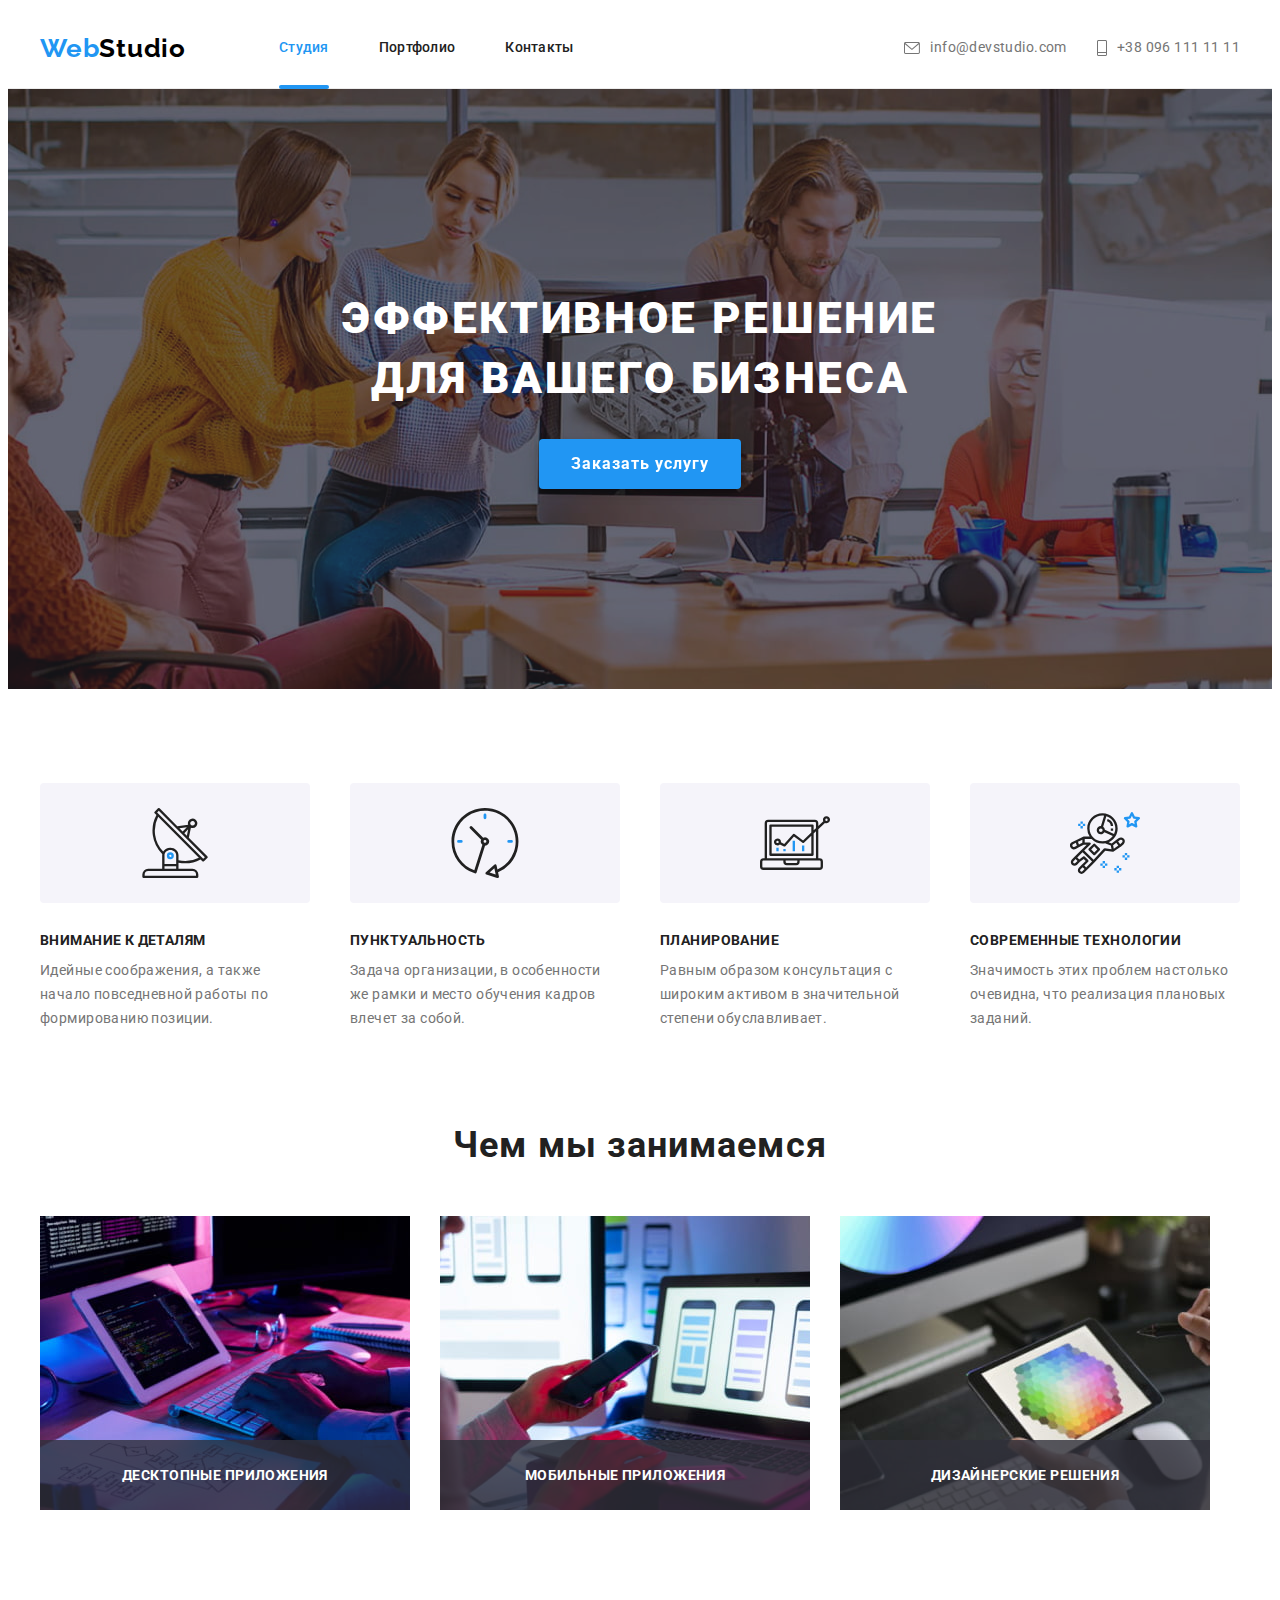
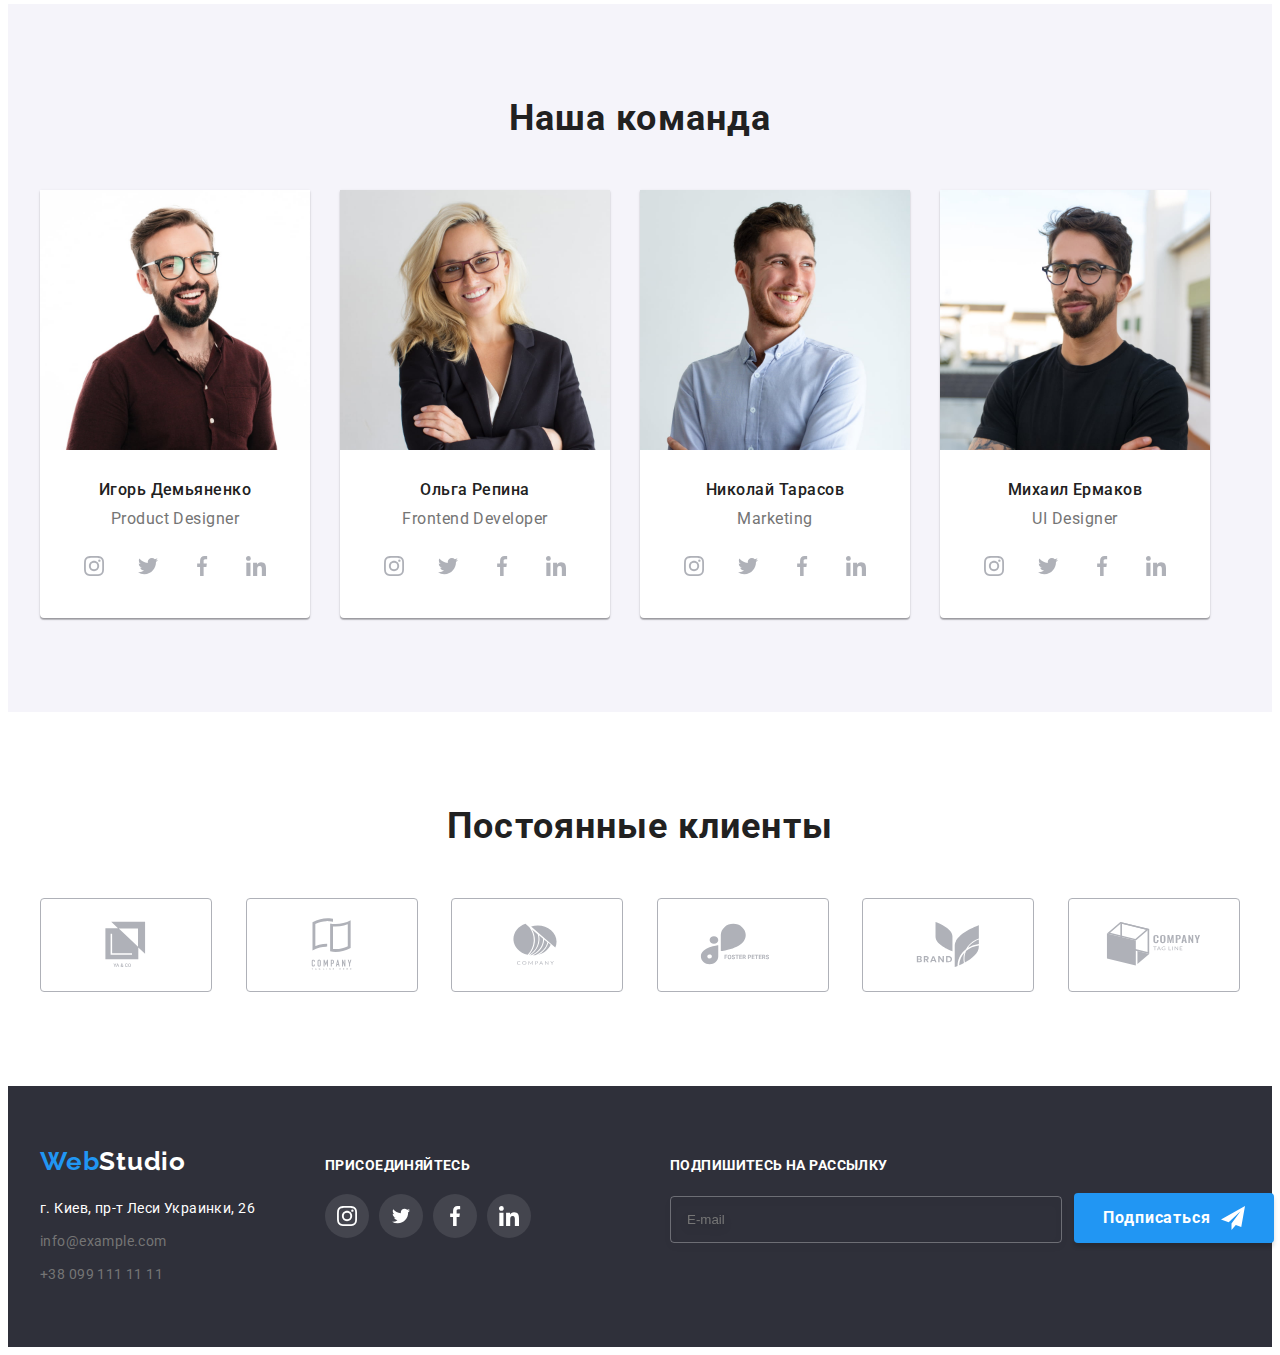
==== index.html @ b437ef21 "Почав ДЗ№7" ====
<!DOCTYPE html>
<html lang="ru">
  <head>
    <meta charset="UTF-8" />
    <meta http-equiv="X-UA-Compatible" content="IE=edge" />
    <meta name="viewport" content="width=device-width, initial-scale=1.0" />
    <title>Document</title>
    <!--project fonts-->
    <link rel="preconnect" href="https://fonts.googleapis.com" />
    <link rel="preconnect" href="https://fonts.gstatic.com" crossorigin />
    <link
      href="https://fonts.googleapis.com/css2?family=Raleway:wght@700&family=Roboto:wght@400;500;700;900&display=swap"
      rel="stylesheet"
    />
    <!--normalize-->
    <link
      rel="stylesheet"
      href="https://cdnjs.cloudflare.com/ajax/libs/modern-normalize/1.1.0/modern-normalize.min.css"
      integrity="sha512-wpPYUAdjBVSE4KJnH1VR1HeZfpl1ub8YT/NKx4PuQ5NmX2tKuGu6U/JRp5y+Y8XG2tV+wKQpNHVUX03MfMFn9Q=="
      crossorigin="anonymous"
      referrerpolicy="no-referrer"
    />
    <link rel="stylesheet" href="./css/styles.css" />
  </head>

  <body>
    <!--Шапка-->
    <header class="header">
      <div class="container heder-container">
        <a class="link logo-header" href="./index.html" lang="en"
          >Web<span class="logo-black">Studio</span></a
        >
        <nav class="navigation">
          <ul class="header-list">
            <li class="header-navigation">
              <a class="link header-link current" href="./index.html">Студия</a>
            </li>
            <li class="header-navigation">
              <a class="link header-link" href="./portfolio.html">Портфолио</a>
            </li>
            <li class="header-navigation">
              <a class="link header-link" href="#">Контакты</a>
            </li>
          </ul>
        </nav>
        <ul class="header-contacts">
          <li class="contacts-list">
            <a class="link header-mail" href="mailto:info@devstudio.com"
              ><svg class="header-icon" width="16" height="12">
                <use href="./sprite.svg#icon-mail"></use>
              </svg>
              info@devstudio.com</a
            >
          </li>
          <li class="contacts-list">
            <a class="link header-phone" href="tel:+380961111111"
              ><svg class="header-icon" width="10" height="16">
                <use href="./sprite.svg#icon-phone"></use>
              </svg>
              +38 096 111 11 11</a
            >
          </li>
        </ul>
      </div>
    </header>
    <main class="main">
      <!--Герой-->
      <section class="hero">
        <div class="container">
          <h1 class="hero-title">
            Эффективное решение<br />
            для вашего бизнеса
          </h1>
          <button class="hero-btn" type="button" data-modal-open>Заказать услугу</button>
          <div class="backdrop is-hidden" data-modal>
            <div class="modal-wrapper">
              <button class="close-btn" data-modal-close>
                <svg class="close-icon" width="18" height="18">
                  <use href="./sprite.svg#close-btn"></use>
                </svg>
              </button>
              
              <strong class="form-title">Оставьте свои данные, мы вам перезвоним</strong>
              
              <form class="modal-form">
                
                <label class="form-modal-group">
                 <span class="form-label">Имя</span> 
                 <span class="form-input-group">
                    <input class="form-modal-input" type="text" name="name" id="user-name" >
                    <svg class="form-icon" width="18" height="18">
                      <use href="./sprite.svg#icon-neme-form"></use>
                    </svg>
                  </span>
                </label>
              
                <label class="form-modal-group">
                  <span class="form-label">Телефон</span>
                  <span class="form-input-group">
                    <input class="form-modal-input" type="tel" name="tel" id="user-tel">
                    <svg class="form-icon" width="18" height="18">
                      <use href="./sprite.svg#icon-phone-form"></use>
                    </svg>
                  </span>
                  
                </label>

                <label class="form-modal-group">
                   <span class="form-label">Почта</span>
                   <span class="form-input-group">
                     <input class="form-modal-input" type="email" name="email" id="user-email">
                    <svg class="form-icon" width="18" height="18">
                      <use href="./sprite.svg#icon-mail-form"></use>
                    </svg>
                  </span>
                  
                </label>

                <label class="form-message-group">
                   <span class="form-label">Комментарий</span>
                  <textarea class="form-message" name="user-comment" rows="10"
                  placeholder="Введите текст"></textarea>
                </label>

                <label class="form-checkbox">
                  <input class="form-modal-checkbox visually-hidden" type="checkbox" name="checkbox" id="checkbox">
                  <span class="custom-check">
                  <svg class="custom-check-icon" width="13" height="10">
                    <use href="./sprite.svg#icon-check-on">

                    </use>
                  </svg>
                </span>
                  <span class="form-label-checkbox">Соглашаюсь с рассылкой и принимаю <a class="checkbox-link" href="">Условия договора</a></span>
                </label>

                <button class="modal-btn" type="submit">отправить</button>

              </form>
            </div>

          </div>
        </div>
      </section>
      <!--Особенности-->
      <section class="section">
        <div class="container features-container">
          <h2 class="visually-hidden">Наши преимущества</h2>

          <ul class="features-section">
            <li class="features-item">
              <div class="features-icon-container">
                <svg class="features-icon" width="70" height="70">
                  <use href="./sprite.svg#icon-antenna"></use>
                </svg>
              </div>
              <h3 class="features-title">Внимание к деталям</h3>
              <p class="features-text">
                Идейные соображения, а также начало повседневной работы по
                формированию позиции.
              </p>
            </li>
            <li class="features-item">
              <div class="features-icon-container">
                <svg class="features-icon" width="70" height="70">
                  <use href="./sprite.svg#icon-clock"></use>
                </svg>
              </div>
              <h3 class="features-title">Пунктуальность</h3>
              <p class="features-text">
                Задача организации, в особенности же рамки и место обучения
                кадров влечет за собой.
              </p>
            </li>
            <li class="features-item">
              <div class="features-icon-container">
                <svg class="features-icon" width="70" height="70">
                  <use href="./sprite.svg#icon-diagram"></use>
                </svg>
              </div>
              <h3 class="features-title">Планирование</h3>
              <p class="features-text">
                Равным образом консультация с широким активом в значительной
                степени обуславливает.
              </p>
            </li>
            <li class="features-item">
              <div class="features-icon-container">
                <svg class="features-icon" width="70" height="70">
                  <use href="./sprite.svg#icon-astronaut"></use>
                </svg>
              </div>
              <h3 class="features-title">Современные технологии</h3>
              <p class="features-text">
                Значимость этих проблем настолько очевидна, что реализация
                плановых заданий.
              </p>
            </li>
          </ul>
        </div>
      </section>
      <!--Чем мы занимаемся-->
      <section class="section our-work-section">
        <div class="container">
          <h2 class="section-title our-work-title">Чем мы занимаемся</h2>
          <ul class="our-work">
            <li class="our-work-list">
              <img
                src="./images/about/box1.jpg"
                alt="печатает на клавиатуре"
                width="370"
              />
              <p class="our-work-txt">Десктопные приложения</p>
            </li>
            <li class="our-work-list">
              <img
                src="./images/about/box2.jpg"
                alt="работает со смартфоном"
                width="370"
              />
              <p class="our-work-txt">Мобильные приложения</p>
            </li>
            <li class="our-work-list">
              <img
                src="./images/about/box3.jpg"
                alt="рисует абстракцию"
                width="370"
              />
              <p class="our-work-txt">Дизайнерские решения</p>
            </li>
          </ul>
        </div>
      </section>
      <!--Наша команда-->
      <section class="teem section">
        <div class="container">
          <h2 class="section-title teem-title">Наша команда</h2>
          <ul class="teem-card">
            <li class="teem-list">
              <img
                class="teem-photo"
                src="./images/teem/photo1.jpg"
                alt="Игорь Демьяненко"
                width="270"
              />
              <div class="teem-name">
                <h3 class="name">Игорь Демьяненко</h3>
                <p class="speciality" lang="en">Product Designer</p>
                <ul class="private-social-list">
                  <li class="private-social-item">
                    <a
                      class="private-social-link"
                      href=""
                      target="_blank"
                      rel="noopener noreferrer"
                      aria-label="иконка Instagram"
                    >
                      <svg class="social-icon" width="20" height="20">
                        <use href="./sprite.svg#icon-instagram"></use>
                      </svg>
                    </a>
                  </li>
                  <li class="private-social-item">
                    <a
                      class="private-social-link"
                      href=""
                      target="_blank"
                      rel="noopener noreferrer"
                      aria-label="иконка Twitter"
                      ><svg class="social-icon" width="20" height="20">
                        <use href="./sprite.svg#icon-twitter"></use>
                      </svg>
                    </a>
                  </li>
                  <li class="private-social-item">
                    <a
                      class="private-social-link"
                      href=""
                      target="_blank"
                      rel="noopener noreferrer"
                      aria-label="иконка Facebook"
                      ><svg class="social-icon" width="20" height="20">
                        <use href="./sprite.svg#icon-facebook"></use>
                      </svg>
                    </a>
                  </li>
                  <li class="private-social-item">
                    <a
                      class="private-social-link"
                      href=""
                      target="_blank"
                      rel="noopener noreferrer"
                      aria-label="иконка Linkedin"
                      ><svg class="social-icon" width="20" height="20">
                        <use href="./sprite.svg#icon-linkedin"></use>
                      </svg>
                    </a>
                  </li>
                </ul>
              </div>
            </li>
            <li class="teem-list">
              <img
                class="teem-photo"
                src="./images/teem/photo2.jpg"
                alt="Ольга Репина"
                width="270"
              />
              <div class="teem-name">
                <h3 class="name">Ольга Репина</h3>
                <p class="speciality" lang="en">Frontend Developer</p>
                <ul class="private-social-list">
                  <li class="private-social-item">
                    <a
                      class="private-social-link"
                      href=""
                      target="_blank"
                      rel="noopener noreferrer"
                      aria-label="иконка Instagram"
                    >
                      <svg class="social-icon" width="20" height="20">
                        <use href="./sprite.svg#icon-instagram"></use>
                      </svg>
                    </a>
                  </li>
                  <li class="private-social-item">
                    <a
                      class="private-social-link"
                      href=""
                      target="_blank"
                      rel="noopener noreferrer"
                      aria-label="иконка Twitter"
                      ><svg class="social-icon" width="20" height="20">
                        <use href="./sprite.svg#icon-twitter"></use>
                      </svg>
                    </a>
                  </li>
                  <li class="private-social-item">
                    <a
                      class="private-social-link"
                      href=""
                      target="_blank"
                      rel="noopener noreferrer"
                      aria-label="иконка Facebook"
                      ><svg class="social-icon" width="20" height="20">
                        <use href="./sprite.svg#icon-facebook"></use>
                      </svg>
                    </a>
                  </li>
                  <li class="private-social-item">
                    <a
                      class="private-social-link"
                      href=""
                      target="_blank"
                      rel="noopener noreferrer"
                      aria-label="иконка Linkedin"
                      ><svg class="social-icon" width="20" height="20">
                        <use href="./sprite.svg#icon-linkedin"></use>
                      </svg>
                    </a>
                  </li>
                </ul>
              </div>
            </li>
            <li class="teem-list">
              <img
                class="teem-photo"
                src="./images/teem/photo3.jpg"
                alt="Николай Тарасов"
                width="270"
              />
              <div class="teem-name">
                <h3 class="name">Николай Тарасов</h3>
                <p class="speciality" lang="en">Marketing</p>
                <ul class="private-social-list">
                  <li class="private-social-item">
                    <a
                      class="private-social-link"
                      href=""
                      target="_blank"
                      rel="noopener noreferrer"
                      aria-label="иконка Instagram"
                    >
                      <svg class="social-icon" width="20" height="20">
                        <use href="./sprite.svg#icon-instagram"></use>
                      </svg>
                    </a>
                  </li>
                  <li class="private-social-item">
                    <a
                      class="private-social-link"
                      href=""
                      target="_blank"
                      rel="noopener noreferrer"
                      aria-label="иконка Twitter"
                      ><svg class="social-icon" width="20" height="20">
                        <use href="./sprite.svg#icon-twitter"></use>
                      </svg>
                    </a>
                  </li>
                  <li class="private-social-item">
                    <a
                      class="private-social-link"
                      href=""
                      target="_blank"
                      rel="noopener noreferrer"
                      aria-label="иконка Facebook"
                      ><svg class="social-icon" width="20" height="20">
                        <use href="./sprite.svg#icon-facebook"></use>
                      </svg>
                    </a>
                  </li>
                  <li class="private-social-item">
                    <a
                      class="private-social-link"
                      href=""
                      target="_blank"
                      rel="noopener noreferrer"
                      aria-label="иконка Linkedin"
                      ><svg class="social-icon" width="20" height="20">
                        <use href="./sprite.svg#icon-linkedin"></use>
                      </svg>
                    </a>
                  </li>
                </ul>
              </div>
            </li>
            <li class="teem-list">
              <img
                class="teem-photo"
                src="./images/teem/photo4.jpg"
                alt="Михаил Ермаков"
                width="270"
              />
              <div class="teem-name">
                <h3 class="name">Михаил Ермаков</h3>
                <p class="speciality" lang="en">UI Designer</p>
                <ul class="private-social-list">
                  <li class="private-social-item">
                    <a
                      class="private-social-link"
                      href=""
                      target="_blank"
                      rel="noopener noreferrer"
                      aria-label="иконка Instagram"
                    >
                      <svg class="social-icon" width="20" height="20">
                        <use href="./sprite.svg#icon-instagram"></use>
                      </svg>
                    </a>
                  </li>
                  <li class="private-social-item">
                    <a
                      class="private-social-link"
                      href=""
                      target="_blank"
                      rel="noopener noreferrer"
                      aria-label="иконка Twitter"
                      ><svg class="social-icon" width="20" height="20">
                        <use href="./sprite.svg#icon-twitter"></use>
                      </svg>
                    </a>
                  </li>
                  <li class="private-social-item">
                    <a
                      class="private-social-link"
                      href=""
                      target="_blank"
                      rel="noopener noreferrer"
                      aria-label="иконка Facebook"
                      ><svg class="social-icon" width="20" height="20">
                        <use href="./sprite.svg#icon-facebook"></use>
                      </svg>
                    </a>
                  </li>
                  <li class="private-social-item">
                    <a
                      class="private-social-link"
                      href=""
                      target="_blank"
                      rel="noopener noreferrer"
                      aria-label="иконка Linkedin"
                      ><svg class="social-icon" width="20" height="20">
                        <use href="./sprite.svg#icon-linkedin"></use>
                      </svg>
                    </a>
                  </li>
                </ul>
              </div>
            </li>
          </ul>
        </div>
      </section>
      <!--Наши клиенты-->
      <section class="clients section">
        <div class="container">
          <h2 class="section-title">Постоянные клиенты</h2>
          <ul class="clients-list">
            <li class="clients-item">
              <a
                class="clients-link"
                href=""
                target="_blank"
                rel="noopener noreferrer"
                aria-label="логотип первой компании"
              >
                <svg class="social-icon" width="106" height="60">
                  <use href="./sprite.svg#icon-logo-1"></use>
                </svg>
              </a>
            </li>
            <li class="clients-item">
              <a
                class="clients-link"
                href=""
                target="_blank"
                rel="noopener noreferrer"
                aria-label="логотип второй компании"
              >
                <svg class="social-icon" width="106" height="60">
                  <use href="./sprite.svg#icon-logo-2"></use>
                </svg>
              </a>
            </li>
            <li class="clients-item">
              <a
                class="clients-link"
                href=""
                target="_blank"
                rel="noopener noreferrer"
                aria-label="логотип третей компании"
              >
                <svg class="social-icon" width="106" height="60">
                  <use href="./sprite.svg#icon-logo-3"></use>
                </svg>
              </a>
            </li>
            <li class="clients-item">
              <a
                class="clients-link"
                href=""
                target="_blank"
                rel="noopener noreferrer"
                aria-label="логотип четвертой компании"
              >
                <svg class="social-icon" width="106" height="60">
                  <use href="./sprite.svg#icon-logo-4"></use>
                </svg>
              </a>
            </li>
            <li class="clients-item">
              <a
                class="clients-link"
                href=""
                target="_blank"
                rel="noopener noreferrer"
                aria-label="логотип пятой компании"
              >
                <svg class="social-icon" width="106" height="60">
                  <use href="./sprite.svg#icon-logo-5"></use>
                </svg>
              </a>
            </li>
            <li class="clients-item">
              <a
                class="clients-link"
                href=""
                target="_blank"
                rel="noopener noreferrer"
                aria-label="логотип шестой компании"
              >
                <svg class="social-icon" width="106" height="60">
                  <use href="./sprite.svg#icon-logo-6"></use>
                </svg>
              </a>
            </li>
          </ul>
        </div>
      </section>
    </main>
    <!--Подвал-->
    <footer class="footer">
      <div class="container footer-container">
        <div class="footer-list">
      
          <a class="link logo-footer" href="./index.html" lang="en"
            >Web<span class="logo-white">Studio</span></a
          >
          <address>
            <ul class="address-group">
              <li class="address-list">
                <a
                  class="link address"
                  href="https://goo.gl/maps/5uR2JUp8dFeEwz9S6"
                  >г. Киев, пр-т Леси Украинки, 26</a
                >
              </li>
              <li class="address-list">
                <a class="link footer-contacts" href="mailto:info@example.com"
                  >info@example.com</a
                >
              </li>
              <li class="address-list">
                <a class="link footer-contacts" href="tel:+380991111111"
                  >+38 099 111 11 11</a
                >
              </li>
            
          </address>
        </div>
        <!--Иконки социальных сетей-->
        
          <div class="join-section">
          <h4 class="join">Присоединяйтесь</h4>
          <ul class="social-list link">
            <li class="social-item">
              <a
                class="social-link"
                href=""
                target="_blank"
                rel="noopener noreferrer"
                aria-label="иконка Instagram"
              >
                <svg class="social-icon" width="20" height="20">
                  <use href="./sprite.svg#icon-instagram"></use>
                </svg>
              </a>
            </li>
            <li class="social-item">
              <a
                class="social-link"
                href=""
                target="_blank"
                rel="noopener noreferrer"
                aria-label="иконка Twitter"
                ><svg class="social-icon" width="18" height="18">
                  <use href="./sprite.svg#icon-twitter"></use>
                </svg>
              </a>
            </li>
            <li class="social-item">
              <a
                class="social-link"
                href=""
                target="_blank"
                rel="noopener noreferrer"
                aria-label="иконка Facebook"
                ><svg class="social-icon" width="20" height="20">
                  <use href="./sprite.svg#icon-facebook"></use>
                </svg>
              </a>
            </li>
            <li class="social-item">
              <a
                class="social-link"
                href=""
                target="_blank"
                rel="noopener noreferrer"
                aria-label="иконка Linkedin"
                ><svg class="social-icon" width="20" height="20">
                  <use href="./sprite.svg#icon-linkedin"></use>
                </svg>
              </a>
            </li>
          </ul>
        </div>
        <div class="footer-form-container">
        <form class="footer-form">
          <div class="footer-mail-group">
          <strong class="footer-form-title">Подпишитесь на рассылку</strong>
          <input class="footer-email" type="email" name="footer-email" id="footer-email" placeholder="E-mail">
        </div>
        <div class="footer-mail-btn">
          <button class="footer-btn" type="submit">Подписаться
            <svg class="send-footer-icon" width="24" height="24">
            <use href="./sprite.svg#icon-send-footer"></use>
          </svg></button></div>
        </form>
      </div>
      </div>
     
    </footer>
    <script src="./js/modal.js"></script>
  </body>
</html>
---- css/styles.css ----
:root {
  --main-font: "Roboto", sans-serif;
  --secondary-font: "Raleway", sans-serif;

  /* text color */
  --main-cl-txt: #757575;
  --list-cl-txt: #212121;
  --logo-cl-heder: #000000;
  --logo-cl-footer: #ffffff;
  --btn-cl-txt: #ffffff;

  /* background color */
  --background-cl-dark: #2f303a;
  --background-cl-grey: #f5f4fa;
  --background-cl-white: #ffffff;
  --btn-cl-accent: #2196f3;
  --btn-background-cl: #f5f4fa;
  --hero-btn-cl: #2196f3;
  --hero-btn-accent: #188ce8;
  --background-cl-card: rgba(47, 48, 58, 0.8);

  /* icon color */

  --social-icon-cl: #ffffff;
  --icon-background-cl: rgba(255, 255, 255, 0.1);
  --pritate-social-icon-cl: #afb1b8;

  /* animation-time */
  --fast-animation: 250ms;
}

html {
  scroll-behavior: smooth;
}
body {
  font-family: var(--main-font);
  font-size: 14px;
  line-height: 1.71;
  letter-spacing: 0.03em;
  list-style-type: none;
  color: var(--main-cl-txt);
}
h1,
h2,
h3,
h4,
h5,
h6,
p {
  margin: 0;
}
img {
  display: block;
  max-width: 100%;
  height: auto;
}
ol,
ul {
  list-style: none;
  margin: 0;
  padding: 0;
}
.section {
  padding-bottom: 94px;
  padding-top: 94px;
}

/*
==========================
| header section
==========================
*/
.header {
  border-bottom: 1px solid #ececec;
}
.logo-black {
  color: var(--logo-cl-heder);
}

.logo-header {
  margin-right: 93px;
  font-family: var(--secondary-font);
  font-weight: 700;
  font-size: 26px;
  line-height: 1.19;

  letter-spacing: 0.03em;

  color: var(--btn-cl-accent);
}
.header-link {
  color: var(--list-cl-txt);
  font-family: var(--main-font);
  font-weight: 500;
  font-size: 14px;
  line-height: 1.14;
  letter-spacing: 0.02em;
  display: block;
  padding-top: 32px;
  padding-bottom: 32px;
  position: relative;
  transition-property: color;
  transition-duration: var(--fast-animation);
  transition-timing-function: cubic-bezier(0.4, 0, 0.2, 1);
}

.header-link:hover,
.header-link:focus {
  color: var(--btn-cl-accent);
}

.header-link.current::after {
  content: " ";
  position: absolute;
  width: 100%;
  height: 4px;
  border-radius: 2px;
  background-color: var(--btn-cl-accent);
  bottom: -1px;
  left: 0;
}
.header-navigation {
  margin-right: 50px;
}

.header-navigation:last-child {
  margin-right: 0;
}

.current {
  color: var(--btn-cl-accent);
}
.heder-container {
  display: flex;
  align-items: center;
}
.header-contacts {
  display: flex;
  margin-left: auto;
}
.header-list {
  display: flex;
}

.header-phone,
.header-mail {
  font-family: var(--main-font);
  font-size: 14px;
  line-height: 1.14;
  font-style: normal;
  letter-spacing: 0.03em;
  color: currentColor;

  padding-top: 32px;
  padding-bottom: 32px;
  display: flex;
  align-items: center;
  transition-property: color;
  transition-duration: var(--fast-animation);
  transition-timing-function: cubic-bezier(0.4, 0, 0.2, 1);
}

.contacts-list:not(:last-child) {
  margin-right: 30px;
}
.header-mail:hover,
:focus {
  color: var(--btn-cl-accent);
}
.header-phone:hover,
:focus {
  color: var(--btn-cl-accent);
}
/*
==========================
| header icons section
==========================
*/
.header-icon {
  fill: currentColor;
  margin-right: 10px;
}

/*
==========================
| main section
==========================
*/
.link {
  text-decoration: none;
}
.container {
  width: 1200px;

  padding-left: 15px;
  padding-right: 15px;
  margin-left: auto;

  margin-right: auto;
}
/*
==========================
| portfolio filter buttons
==========================
*/

.btn {
  font-family: var(--main-font);
  font-weight: 500;
  font-size: 16px;
  line-height: 1.62;
  text-align: center;
  letter-spacing: 0.03em;
  background: var(--btn-background-cl);
  border-radius: 4px;
  color: var(--list-cl-txt);
  cursor: pointer;
  border: none;
  padding: 6px 22px;
  transition-property: background-color, color, box-shadow;
  transition-duration: var(--fast-animation);
  transition-timing-function: cubic-bezier(0.4, 0, 0.2, 1);
}

.btn:hover,
.btn:focus {
  background-color: var(--btn-cl-accent);
  color: var(--btn-cl-txt);
  box-shadow: 0px 3px 1px rgba(0, 0, 0, 0.1), 0px 1px 2px rgba(0, 0, 0, 0.08),
    0px 2px 2px rgba(0, 0, 0, 0.12);
}

.site-nav {
  margin-bottom: 50px;
}
.portfolio .site-nav {
  display: flex;
  align-items: center;
  justify-content: center;
}
.portfolio .portfolio-item {
  margin-right: 8px;
}
.portfolio .portfolio-item:last-child {
  margin-right: 0;
}

/*
==========================
| portfolio card section
==========================
*/
.portflio-card {
  display: flex;
  flex-wrap: wrap;
  gap: 30px;
}
.portfolio-list {
  flex-basis: 370px;
}
.portfolio-link {
  display: block;
  transition-property: box-shadow;
  transition-duration: var(--fast-animation);
  transition-timing-function: cubic-bezier(0.4, 0, 0.2, 1);
}
.portfolio-link:hover,
.portfolio-link:focus {
  box-shadow: 0px 1px 1px rgba(0, 0, 0, 0.12), 0px 4px 4px rgba(0, 0, 0, 0.06),
    1px 4px 6px rgba(0, 0, 0, 0.16);
}

.galerry-card-thumb {
  overflow: hidden;
  position: relative;
}
.portflio-card-description {
  position: absolute;
  top: 0;
  left: 0;
  width: 100%;
  height: 100%;
  padding: 63px 24px;
  background-color: rgba(33, 150, 243, 0.9);
  transform: translateY(100%);
  transition: transform 250ms cubic-bezier(0.4, 0, 0.2, 1);
}
.portfolio-link:hover .portflio-card-description,
.portfolio-link:focus .portflio-card-description {
  transform: translateY(0);
}

.portflio-card-txt {
  font-size: 18px;
  line-height: 1.56;
  letter-spacing: 0.03em;
  color: var(--background-cl-white);
}

.info {
  border-right: 1px solid #eeeeee;
  border-bottom: 1px solid #eeeeee;
  border-left: 1px solid #eeeeee;
  padding: 20px 24px;
  padding-left: 24px;
}
.portfolio-text {
  padding-bottom: 20px;
  font-weight: 400;
  font-size: 16px;
  line-height: 1.9;
  color: var(--main-cl-txt);
}
/*
==========================
| hero section
==========================
*/
.hero {
  background-image: url(../images/background-images/background-hero-blackout.png),
    url(../images/background-images/background-hero.jpg);
  max-width: 1600px;
  background-color: var(--background-cl-dark);
  padding-top: 200px;
  padding-bottom: 200px;
  margin-left: auto;
  margin-right: auto;
  background-size: auto;
  background-position: center;
  background-repeat: no-repeat;
}
.hero .container {
  display: flex;
  flex-direction: column;
  align-items: center;
  justify-content: center;
}

.hero-title {
  font-weight: 900;
  font-size: 44px;
  line-height: 1.36;
  text-align: center;
  letter-spacing: 0.06em;
  text-transform: uppercase;
  color: #ffffff;
  margin-bottom: 30px;
}

/*
==========================
| hero button section
==========================
*/
.hero-btn,
.modal-btn {
  padding: 10px 32px;

  font-family: var(--main-font);
  font-weight: 700;
  font-size: 16px;
  line-height: 1.88;

  align-items: center;
  text-align: center;
  letter-spacing: 0.06em;

  cursor: pointer;
  border: none;
  border-radius: 4px;

  color: var(--btn-cl-txt);
  background-color: var(--hero-btn-cl);
  box-shadow: 0px 4px 4px rgba(0, 0, 0, 0.15);
  transition-property: background-color, box-shadow;
  transition-duration: var(--fast-animation);
  transition-timing-function: cubic-bezier(0.4, 0, 0.2, 1);
}
.hero-btn,
.modal-btn,
.footer-btn:hover,
.hero-btn,
.modal-btn,
.footer-btn:focus {
  background-color: var(--btn-cl-accent);
  color: var(--btn-cl-txt);
  filter: drop-shadow(0px 4px 4px rgba(0, 0, 0, 0.25));
}
/*
==========================
| modal form
==========================
*/
.backdrop {
  z-index: 1;
  position: fixed;
  top: 0;
  left: 0;
  width: 100%;
  height: 100%;
  background-color: rgba(0, 0, 0, 0.2);
  transition: visibility var(--fast-animation), opacity var(--fast-animation);
}
.backdrop.is-hidden {
  opacity: 0;
  visibility: hidden;
  pointer-events: none;
}

.modal-wrapper {
  position: absolute;
  top: 50%;
  left: 50%;
  transform: translate(-50%, -50%);
  padding: 40px;
  width: 528px;
  background-color: var(--background-cl-white);
  box-shadow: 0px 1px 3px rgba(0, 0, 0, 0.12), 0px 1px 1px rgba(0, 0, 0, 0.14),
    0px 2px 1px rgba(0, 0, 0, 0.2);
  border-radius: 4px;
  transition: visibility var(--fast-animation), transform  var(--fast-animation), opacity  var(--fast-animation);
}

.backdrop.is-hidden .modal-wrapper {
  transform: translate(-50%, -50%) scale(0.4);
  opacity: 0;
}

.backdrop .modal-wrapper {
  transform: translate(-50%, -50%) scale(1);
  opacity: 1;
}
/*
==========================
| form
==========================
*/

.close-btn {
  position: absolute;
  top: 8px;
  right: 8px;
  width: 30px;
  height: 30px;
  background-color: #ffffff;
  border: 1px solid rgba(0, 0, 0, 0.1);
  border-radius: 50%;
  cursor: pointer;
  display: flex;
  justify-content: center;
  align-items: center;
  padding: 0;
}

.close-icon {
  fill: var(--logo-cl-heder);
  transition-property: fill;
  transition-duration: var(--fast-animation);
  transition-timing-function: cubic-bezier(0.4, 0, 0.2, 1);
}

.close-btn:hover > .close-icon,
.close-btn:focus > .close-icon {
  fill: var(--btn-cl-accent);
}
.form-title {
  display: block;
  font-weight: 700;
  font-size: 20px;
  line-height: 23px;
  text-align: center;
  letter-spacing: 0.03em;

  color: var(--list-cl-txt);
  margin-bottom: 12px;
}
.modal-form {
  display: flex;
  flex-direction: column;
  max-width: 448px;
  margin-left: auto;
  margin-right: auto;
}
.form-modal-group {
  position: relative;
  margin-bottom: 10px;
}

.form-label {
  display: block;
  font-size: 12px;
  line-height: 1.16;
  letter-spacing: 0.01em;
  margin-bottom: 4px;
}
.form-input-group {
  position: relative;
}

.form-modal-input {
  padding: 12px 42px;
  transition-property: border;
  transition-duration: var(--fast-animation);
  transition-timing-function: cubic-bezier(0.4, 0, 0.2, 1);
}
.form-modal-input + .form-icon:hover,
.form-modal-input + .form-icon:focus {
  border: 1px solid var(--btn-cl-accent);
}
.form-icon {
  position: absolute;
  left: 12px;
  top: 50%;
  transform: translateY(-50%);
  transition-property: fill;
  transition-duration: var(--fast-animation);
  transition-timing-function: cubic-bezier(0.4, 0, 0.2, 1);
  pointer-events: none
}

.form-message-group {
  margin-bottom: 20px;

}
.form-message {
  display: block;
  height: 138px;
  padding: 12px 16px;
  resize: none;
  transition-property: border;
  transition-duration: var(--fast-animation);
  transition-timing-function: cubic-bezier(0.4, 0, 0.2, 1);
}
.form-modal-input,
.form-message {
  width: 100%;
  border: 1px solid rgba(33, 33, 33, 0.2);
  border-radius: 4px;
  outline: transparent;
}
.form-modal-input:hover,
.form-modal-input:focus {
  border: 1px solid var(--btn-cl-accent);
}
.form-modal-input:hover + .form-icon,
.form-modal-input:focus + .form-icon {
  fill: var(--btn-cl-accent);
}

.form-message:hover,
.form-message:focus {
  border: 1px solid var(--btn-cl-accent);
}

.form-checkbox {
  display: flex;
  justify-content: center;
  align-items: center;
  margin-bottom: 30px;
  cursor: pointer;
}

.custom-check {
  display: flex;
  align-items: center;
  justify-content: center;
  margin-right: 7px;
  width: 16px;
  height: 15px;
  outline: 2px solid var(--list-cl-txt);
  outline-offset: -2px;
  border-radius: 4px;
  transition: background-color var(--fast-animation);
  background-size: contain;
  background-origin: border-box;
}

.form-modal-checkbox:checked + .custom-check .custom-check-icon {
  opacity: 1;
}

.custom-check-icon {
  opacity: 0;
  transition: opacity var(--fast-animation);
}

.form-modal-checkbox:checked + .custom-check {
  background-color: var(--btn-cl-accent);
  outline: 2px solid var(--btn-cl-accent);
  outline-offset: -2px;
  border-radius: 4px;
  background-size: contain;
  background-origin: border-box;
}
.checkbox-link {
  color: var(--btn-cl-accent);
  text-decoration: none;
  border-bottom: 1px solid var(--btn-cl-accent);
}

.modal-btn {
  width: 200px;
  height: 50px;
  margin-left: auto;
  margin-right: auto;
}

/*
==========================
| portfolio section
==========================
*/

.name-title {
  font-weight: 700;
  font-size: 18px;
  line-height: 2;
  color: var(--list-cl-txt);
  letter-spacing: 0.06em;
  margin-bottom: 4px;
}

.section-title {
  font-weight: 700;
  font-size: 36px;
  line-height: 1.16;
  text-align: center;
  letter-spacing: 0.03em;

  color: var(--list-cl-txt);
}
.name {
  font-weight: 500;
  font-size: 16px;
  line-height: 1.19;

  text-align: center;
  letter-spacing: 0.03em;

  margin-bottom: 10px;

  color: var(--list-cl-txt);
}
/*
==========================
| our features section
==========================
*/
.features-icon-container {
  width: 270px;
  height: 120px;
  background-color: var(--background-cl-grey);
  border-radius: 4px;
  margin-bottom: 30px;
  display: flex;
  justify-content: center;
  align-items: center;
}

.features-section {
  display: flex;
  justify-content: space-between;
}
.features-text {
  width: 270px;
}
.features-text:not(:last-child) {
  margin-right: 30px;
}

/*
==========================
| our work section
==========================
*/
.our-work-section {
  padding-top: 0;
}
.our-work {
  display: flex;
}
.our-work-title {
  margin-bottom: 50px;
}

.our-work-list {
  position: relative;
  margin-right: 30px;
}
.our-work-list:last-child {
  margin-right: 0;
}
.our-work-section .our-work-list::before {
  position: absolute;
  bottom: 0;
  right: 0;
  content: " ";
  display: block;
  width: 100%;
  height: 70px;
  background-color: var(--background-cl-card);
}
.our-work-section .our-work-txt {
  position: absolute;
  bottom: 0;
  left: 0;
  right: 0;
  margin: 0;
  padding-top: 27px;
  padding-bottom: 27px;

  font-weight: 700;
  font-size: 14px;
  line-height: 1.143;
  text-align: center;
  text-transform: uppercase;
  color: var(--btn-cl-txt);
}

/*
==========================
| our team section
==========================
*/

.teem-card {
  display: flex;
}
.teem-list {
  margin-right: 30px;
  background: #ffffff;

  box-shadow: 0px 1px 3px rgba(0, 0, 0, 0.12), 0px 1px 1px rgba(0, 0, 0, 0.14),
    0px 2px 1px rgba(0, 0, 0, 0.2);
  border-radius: 0px 0px 4px 4px;
}
.teem-list:last-child {
  margin-right: 0;
}
.teem-title {
  margin-bottom: 50px;
}

.teem-name {
  padding-top: 30px;
  padding-bottom: 30px;
}

.speciality {
  font-size: 16px;
  line-height: 1.19;

  text-align: center;
  letter-spacing: 0.03em;
  margin-bottom: 16px;
}
.features-title {
  font-weight: 700;
  font-size: 14px;
  line-height: 1.14;
  letter-spacing: 0.03em;

  text-transform: uppercase;

  color: var(--list-cl-txt);
  margin-bottom: 10px;
}
.teem {
  background-color: var(--background-cl-grey);
}
.visually-hidden {
  position: absolute;
  width: 1px;
  height: 1px;
  margin: -1px;
  border: 0;
  padding: 0;
  white-space: nowrap;
  clip-path: inset(100%);
  clip: rect(0 0 0 0);
  overflow: hidden;
}
.private-social-list {
  display: flex;
  justify-content: center;
}
.private-social-item:not(:last-child) {
  margin-right: 10px;
}

.private-social-link {
  fill: var(--pritate-social-icon-cl);
  background: var(--background-cl-white);
  width: 44px;
  height: 44px;
  border-radius: 50%;
  display: flex;
  align-items: center;
  justify-content: center;
  transition-property: background-color, fill;
  transition-duration: var(--fast-animation);
  transition-timing-function: cubic-bezier(0.4, 0, 0.2, 1);
}
.private-social-link:hover,
.private-social-link:focus {
  fill: var(--social-icon-cl);
  background-color: var(--btn-cl-accent);
  width: 44px;
  height: 44px;
  border-radius: 50%;
  display: flex;
  align-items: center;
  justify-content: center;
}
/*
==========================
| clients section
==========================
*/
.section-title {
  margin-bottom: 50px;
}
.clients-list {
  display: flex;
  justify-content: space-between;
}
.clients-item {
  display: flex;
  align-items: center;
  justify-content: center;
  width: 170px;
  height: 92px;
  border: 1px solid var(--pritate-social-icon-cl);
  border-radius: 4px;
}
.clients-link {
  fill: var(--pritate-social-icon-cl);
  width: 100%;
  height: 100%;
  display: flex;
  align-items: center;
  justify-content: center;
  transition-property: fill;
  transition-duration: var(--fast-animation);
  transition-timing-function: cubic-bezier(0.4, 0, 0.2, 1);
}
.clients-link:hover,
.clients-link:focus {
  fill: var(--btn-cl-accent);
}

.clients-item:hover,
.clients-item:focus {
  border: 1px solid var(--btn-cl-accent);
}
/*
==========================
| footer section
==========================
*/
.footer {
  background-color: var(--background-cl-dark);
  padding-top: 60px;
  padding-bottom: 60px;
}
.footer-container {
  display: flex;
  align-items: baseline;
}
.logo-footer {
  font-family: var(--secondary-font);
  font-weight: 700;
  font-size: 26px;
  line-height: 1.19;

  letter-spacing: 0.03em;

  color: var(--btn-cl-accent);
  margin-bottom: 20px;
  display: block;
}
.logo-white {
  color: var(--logo-cl-footer);
}
.address {
  font-family: var(--main-font);
  font-size: 14px;
  line-height: 1.71;
  font-style: normal;
  letter-spacing: 0.03em;
  color: #ffffff;
  margin-bottom: 9px;
}

.address-list {
  margin-bottom: 9px;
}
.address-list:last-child {
  margin-bottom: 0;
}

.footer-contacts {
  font-family: var(--main-font);
  font-size: 14px;
  line-height: 1.71;
  font-style: normal;
  letter-spacing: 0.03em;
  color: currentColor;
  margin-bottom: 9px;
}

.footer-contacts:last-child {
  margin-bottom: 0;
}

.contacts:hover,
.contacts:focus {
  color: var(--btn-cl-accent);
}

.footer-list {
  margin-right: 70px;
}

/*
==========================
| socials link section
==========================
*/

.join {
  font-weight: 700;
  font-size: 14px;
  line-height: 1.14;
  letter-spacing: 0.03em;
  text-transform: uppercase;
  color: var(--logo-cl-footer);
  margin-bottom: 20px;
}

.social-list {
  display: flex;
  align-items: center;
}

.social-link {
  display: flex;
  width: 44px;
  height: 44px;
  fill: var(--social-icon-cl);
  background: var(--icon-background-cl);
  border-radius: 50%;
  align-items: center;
  justify-content: center;
  transition-property: background-color;
  transition-duration: var(--fast-animation);
  transition-timing-function: cubic-bezier(0.4, 0, 0.2, 1);
}

.social-link:hover,
.social-link:focus {
  background-color: var(--btn-cl-accent);
}

.social-item:not(:last-child) {
  margin-right: 10px;
}

/*
==========================
| footer form
==========================
*/

.footer-form-container {
  margin-left: auto;
  margin-right: 0;
}

.footer-form {
  display: flex;
  width: 570px;
}

.footer-email {
  padding: 15px 16px;
  border: 1px solid rgba(255, 255, 255, 0.3);
  filter: drop-shadow(0px 4px 4px rgba(0, 0, 0, 0.15));
  border-radius: 4px;
  background-color: transparent;
  transition-property: border;
  transition-duration: var(--fast-animation);
  transition-timing-function: cubic-bezier(0.4, 0, 0.2, 1);
  width: 358px;
  outline: transparent;
}

.footer-email:hover,
.footer-email:focus {
  border-color: var(--btn-cl-accent);
}

.footer-mail-group {
  display: flex;
  flex-direction: column;
  justify-content: flex-end;
  margin-right: 12px;
  
}
.footer-mail-btn {
  display: flex;
  flex-direction: column;
  justify-content: flex-end;
}

.footer-form-title {
  font-weight: 700;
  font-size: 14px;
  line-height: 1.42;
  letter-spacing: 0.03em;
  text-transform: uppercase;

  color: var(--btn-cl-txt);
  margin-bottom: 20px;
}

.send-footer-icon {
  margin-left: 10px;
}

.footer-btn {
  display: flex;
  align-items: center;
  justify-content: center;
  width: 200px;
  height: 50px;
  padding: 10px auto;

  font-family: var(--main-font);
  font-weight: 700;
  font-size: 16px;
  line-height: 1.88;

  align-items: center;
  text-align: center;
  letter-spacing: 0.06em;

  cursor: pointer;
  border: none;
  border-radius: 4px;

  color: var(--btn-cl-txt);
  background-color: var(--hero-btn-cl);
  box-shadow: 0px 4px 4px rgba(0, 0, 0, 0.15);
  transition-property: background-color, box-shadow;
  transition-duration: var(--fast-animation);
  transition-timing-function: cubic-bezier(0.4, 0, 0.2, 1);
}
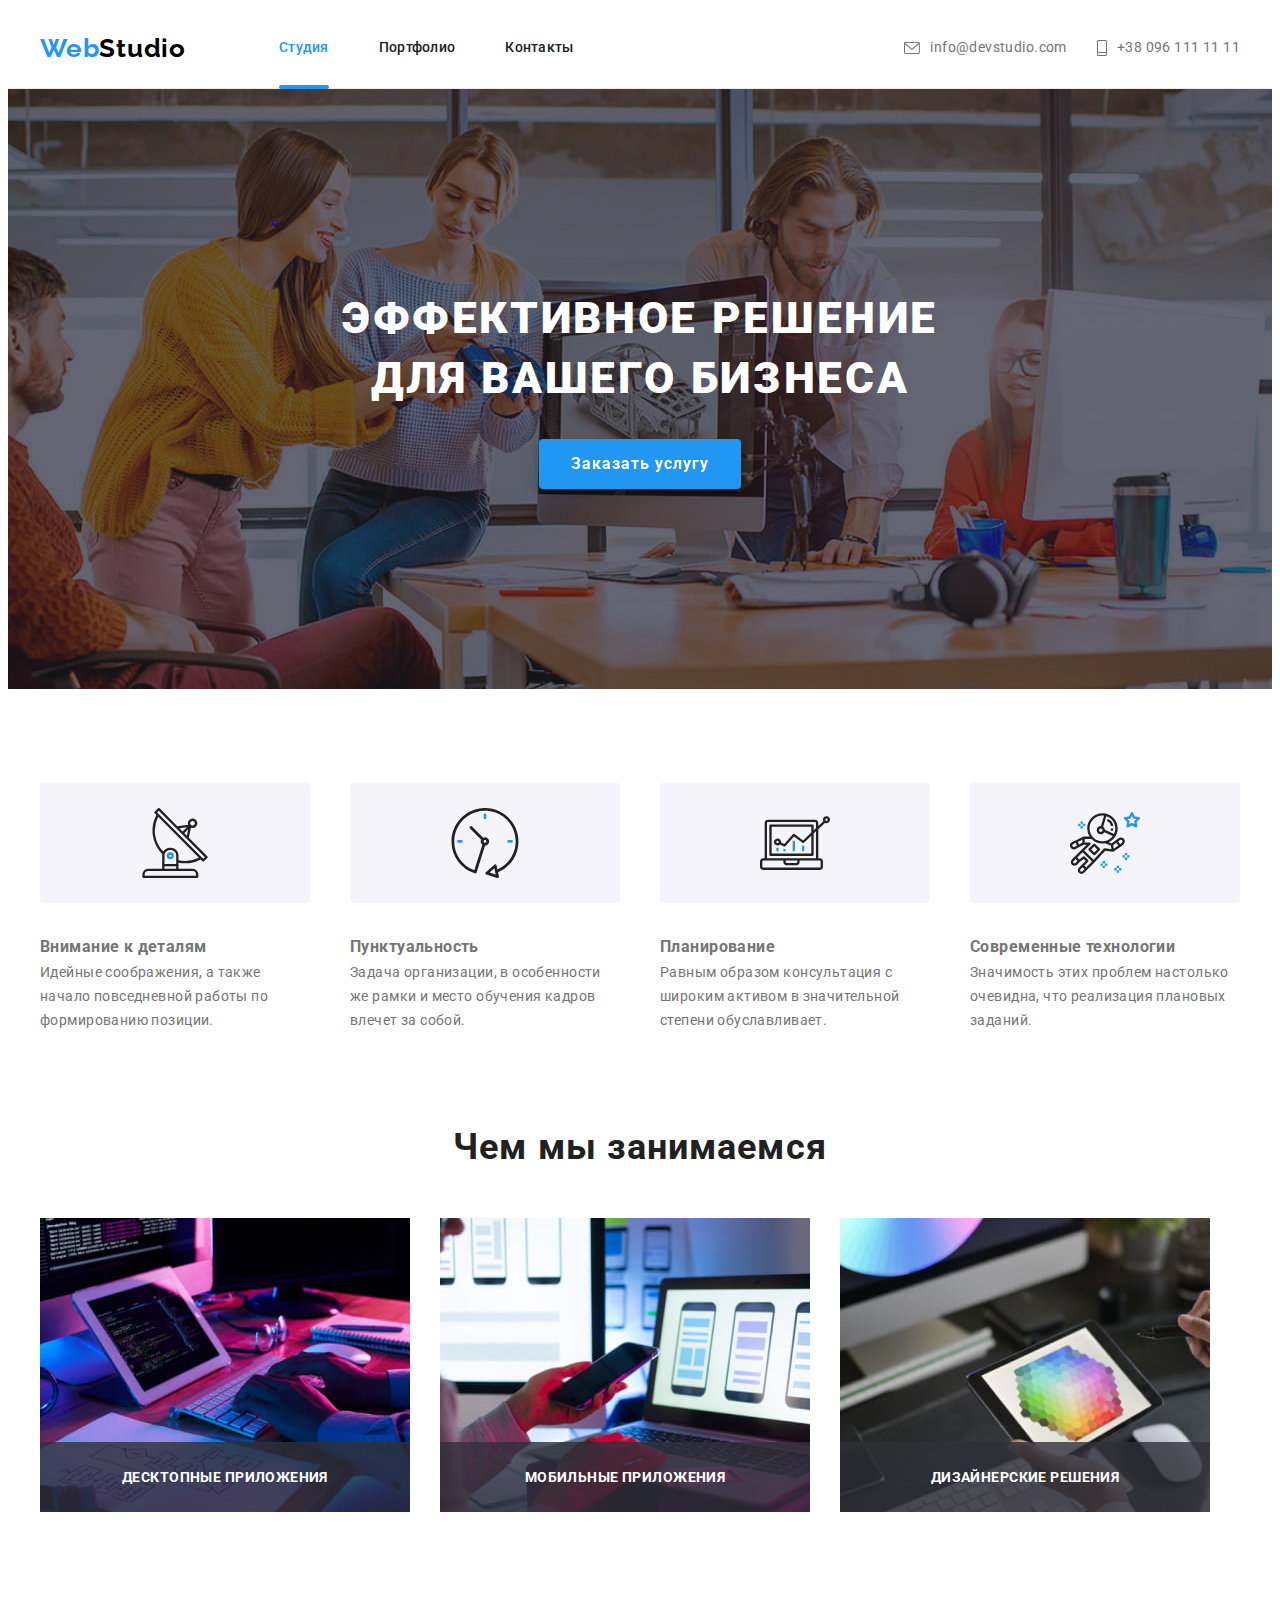
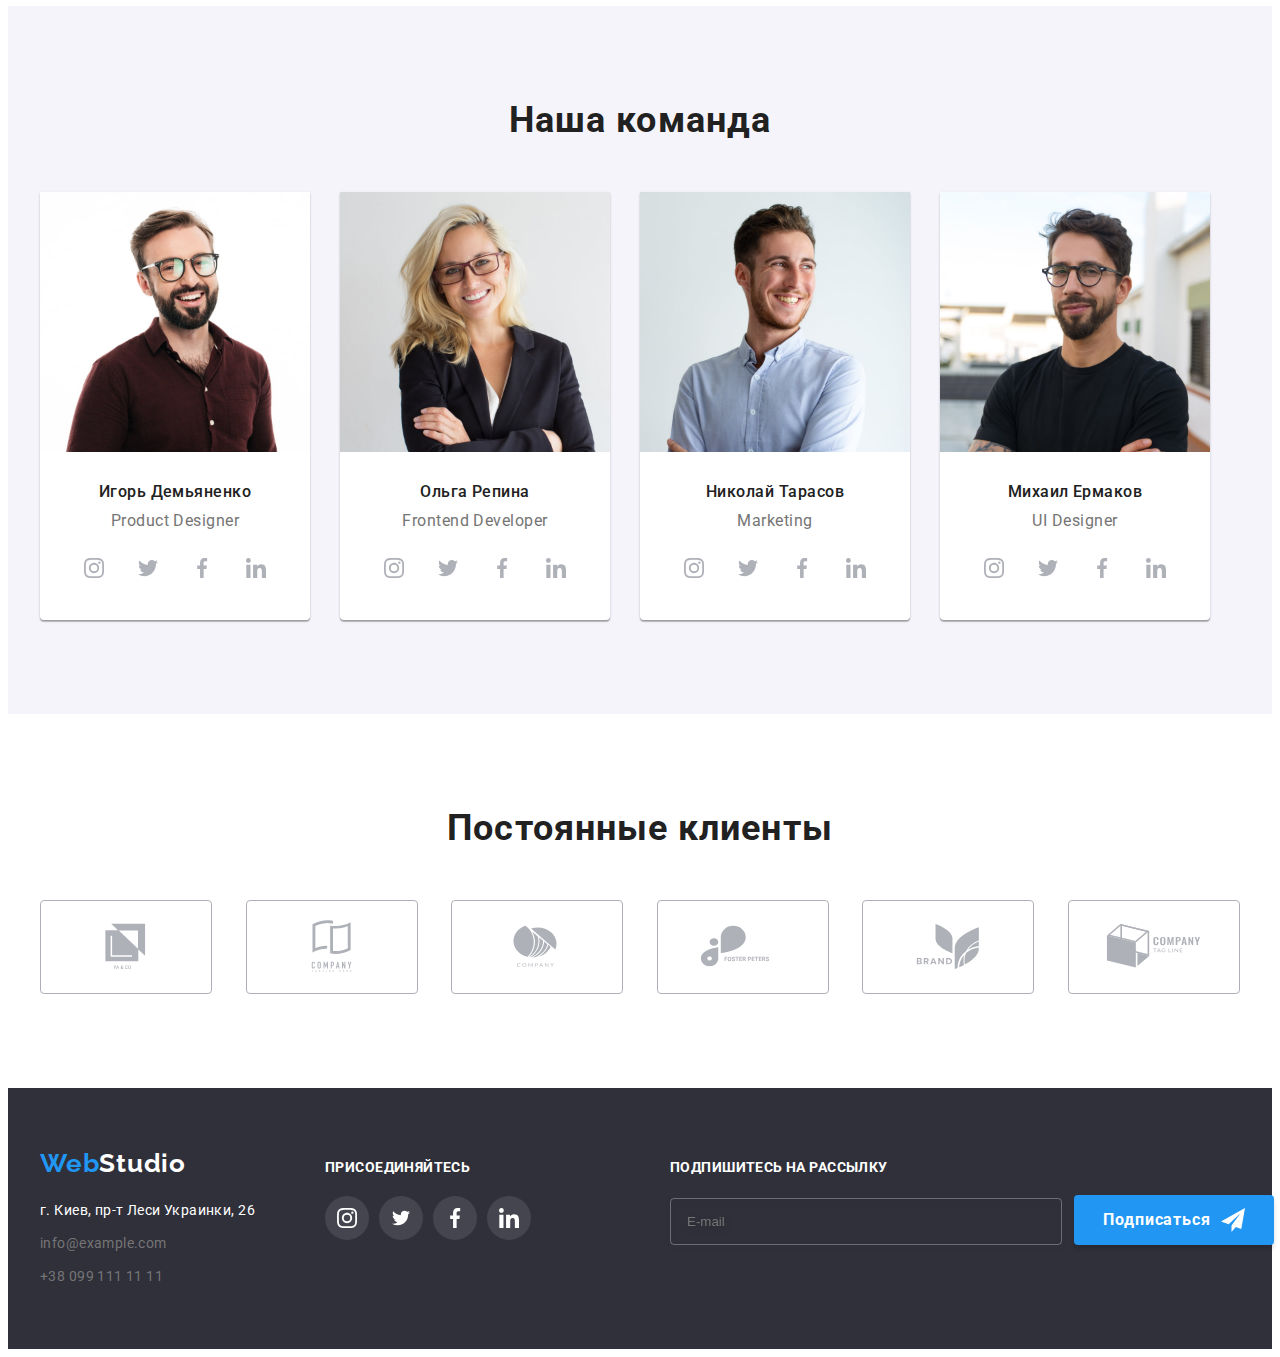
==== commit aa97677c: "Почав ДЗ№ 7" ====
--- a/index.html
+++ b/index.html
@@ -144,54 +144,54 @@
       </section>
       <!--Особенности-->
       <section class="section">
-        <div class="container features-container">
-          <h2 class="visually-hidden">Наши преимущества</h2>
-
-          <ul class="features-section">
-            <li class="features-item">
-              <div class="features-icon-container">
-                <svg class="features-icon" width="70" height="70">
+        <div class="features container">
+          <h2 class="features__title visually-hidden">Наши преимущества</h2>
+
+          <ul class="features__list">
+            <li class="features__item">
+              <div class="features__icon-holder">
+                <svg class="features__icon" width="70" height="70">
                   <use href="./sprite.svg#icon-antenna"></use>
                 </svg>
               </div>
-              <h3 class="features-title">Внимание к деталям</h3>
-              <p class="features-text">
+              <h3 class="features__subtitle">Внимание к деталям</h3>
+              <p class="features__text">
                 Идейные соображения, а также начало повседневной работы по
                 формированию позиции.
               </p>
             </li>
-            <li class="features-item">
-              <div class="features-icon-container">
-                <svg class="features-icon" width="70" height="70">
+            <li class="features__item">
+              <div class="features__icon-holder">
+                <svg class="features__icon" width="70" height="70">
                   <use href="./sprite.svg#icon-clock"></use>
                 </svg>
               </div>
-              <h3 class="features-title">Пунктуальность</h3>
-              <p class="features-text">
+              <h3 class="features__subtitle">Пунктуальность</h3>
+              <p class="features__text">
                 Задача организации, в особенности же рамки и место обучения
                 кадров влечет за собой.
               </p>
             </li>
-            <li class="features-item">
-              <div class="features-icon-container">
-                <svg class="features-icon" width="70" height="70">
+            <li class="features__item">
+              <div class="features__icon-holder">
+                <svg class="features__icon" width="70" height="70">
                   <use href="./sprite.svg#icon-diagram"></use>
                 </svg>
               </div>
-              <h3 class="features-title">Планирование</h3>
-              <p class="features-text">
+              <h3 class="features__subtitle">Планирование</h3>
+              <p class="features__text">
                 Равным образом консультация с широким активом в значительной
                 степени обуславливает.
               </p>
             </li>
-            <li class="features-item">
-              <div class="features-icon-container">
-                <svg class="features-icon" width="70" height="70">
+            <li class="features__item">
+              <div class="features__icon-holder">
+                <svg class="features__icon" width="70" height="70">
                   <use href="./sprite.svg#icon-astronaut"></use>
                 </svg>
               </div>
-              <h3 class="features-title">Современные технологии</h3>
-              <p class="features-text">
+              <h3 class="features__subtitle">Современные технологии</h3>
+              <p class="features__text">
                 Значимость этих проблем настолько очевидна, что реализация
                 плановых заданий.
               </p>
@@ -200,98 +200,98 @@
         </div>
       </section>
       <!--Чем мы занимаемся-->
-      <section class="section our-work-section">
+      <section class="section our-work__section">
         <div class="container">
-          <h2 class="section-title our-work-title">Чем мы занимаемся</h2>
-          <ul class="our-work">
-            <li class="our-work-list">
+          <h2 class="section__title">Чем мы занимаемся</h2>
+          <ul class="our-work__list">
+            <li class="our-work__item">
               <img
                 src="./images/about/box1.jpg"
                 alt="печатает на клавиатуре"
                 width="370"
               />
-              <p class="our-work-txt">Десктопные приложения</p>
-            </li>
-            <li class="our-work-list">
+              <p class="our-work__txt">Десктопные приложения</p>
+            </li>
+            <li class="our-work__item">
               <img
                 src="./images/about/box2.jpg"
                 alt="работает со смартфоном"
                 width="370"
               />
-              <p class="our-work-txt">Мобильные приложения</p>
-            </li>
-            <li class="our-work-list">
+              <p class="our-work__txt">Мобильные приложения</p>
+            </li>
+            <li class="our-work__item">
               <img
                 src="./images/about/box3.jpg"
                 alt="рисует абстракцию"
                 width="370"
               />
-              <p class="our-work-txt">Дизайнерские решения</p>
+              <p class="our-work__txt">Дизайнерские решения</p>
             </li>
           </ul>
         </div>
       </section>
       <!--Наша команда-->
-      <section class="teem section">
+      <section class="section team">
         <div class="container">
-          <h2 class="section-title teem-title">Наша команда</h2>
-          <ul class="teem-card">
-            <li class="teem-list">
+          <h2 class="section__title">Наша команда</h2>
+          <ul class="team__card">
+            <li class="team__item">
               <img
-                class="teem-photo"
-                src="./images/teem/photo1.jpg"
+                class="team__photo"
+                src="./images/team/photo1.jpg"
                 alt="Игорь Демьяненко"
                 width="270"
               />
-              <div class="teem-name">
-                <h3 class="name">Игорь Демьяненко</h3>
-                <p class="speciality" lang="en">Product Designer</p>
-                <ul class="private-social-list">
-                  <li class="private-social-item">
-                    <a
-                      class="private-social-link"
+              <div class="team__inner">
+                <h3 class="team__name">Игорь Демьяненко</h3>
+                <p class="team__speciality" lang="en">Product Designer</p>
+                <ul class="social">
+                  <li class="social__item">
+                    <a
+                      class="social__link"
                       href=""
                       target="_blank"
                       rel="noopener noreferrer"
                       aria-label="иконка Instagram"
                     >
-                      <svg class="social-icon" width="20" height="20">
+                      <svg class="social__icon" width="20" height="20">
                         <use href="./sprite.svg#icon-instagram"></use>
                       </svg>
                     </a>
                   </li>
-                  <li class="private-social-item">
-                    <a
-                      class="private-social-link"
+                  <li class="social__item">
+                    <a
+                      class="social__link"
                       href=""
                       target="_blank"
                       rel="noopener noreferrer"
                       aria-label="иконка Twitter"
-                      ><svg class="social-icon" width="20" height="20">
+                      ><svg class="social__icon" width="20" height="20">
                         <use href="./sprite.svg#icon-twitter"></use>
                       </svg>
                     </a>
                   </li>
-                  <li class="private-social-item">
-                    <a
-                      class="private-social-link"
+                  <li class="social__item">
+                    <a
+                      class="social__link"
                       href=""
                       target="_blank"
                       rel="noopener noreferrer"
                       aria-label="иконка Facebook"
-                      ><svg class="social-icon" width="20" height="20">
+                      ><svg class="social__icon" width="20" height="20">
                         <use href="./sprite.svg#icon-facebook"></use>
                       </svg>
                     </a>
                   </li>
-                  <li class="private-social-item">
-                    <a
-                      class="private-social-link"
+                  <li class="social__item">
+                    <a
+                      class="social__link"
                       href=""
                       target="_blank"
                       rel="noopener noreferrer"
                       aria-label="иконка Linkedin"
-                      ><svg class="social-icon" width="20" height="20">
+                      ><svg class="social__icon" width="20" height="20">
                         <use href="./sprite.svg#icon-linkedin"></use>
                       </svg>
                     </a>
@@ -299,62 +299,62 @@
                 </ul>
               </div>
             </li>
-            <li class="teem-list">
+            <li class="team__item">
               <img
-                class="teem-photo"
-                src="./images/teem/photo2.jpg"
+                class="team__photo"
+                src="./images/team/photo2.jpg"
                 alt="Ольга Репина"
                 width="270"
               />
-              <div class="teem-name">
-                <h3 class="name">Ольга Репина</h3>
-                <p class="speciality" lang="en">Frontend Developer</p>
-                <ul class="private-social-list">
-                  <li class="private-social-item">
-                    <a
-                      class="private-social-link"
+              <div class="team__inner">
+                <h3 class="team__name">Ольга Репина</h3>
+                <p class="team__speciality" lang="en">Frontend Developer</p>
+                <ul class="social">
+                  <li class="social__item">
+                    <a
+                      class="social__link"
                       href=""
                       target="_blank"
                       rel="noopener noreferrer"
                       aria-label="иконка Instagram"
                     >
-                      <svg class="social-icon" width="20" height="20">
+                      <svg class="social__icon" width="20" height="20">
                         <use href="./sprite.svg#icon-instagram"></use>
                       </svg>
                     </a>
                   </li>
-                  <li class="private-social-item">
-                    <a
-                      class="private-social-link"
+                  <li class="social__item">
+                    <a
+                      class="social__link"
                       href=""
                       target="_blank"
                       rel="noopener noreferrer"
                       aria-label="иконка Twitter"
-                      ><svg class="social-icon" width="20" height="20">
+                      ><svg class="social__icon" width="20" height="20">
                         <use href="./sprite.svg#icon-twitter"></use>
                       </svg>
                     </a>
                   </li>
-                  <li class="private-social-item">
-                    <a
-                      class="private-social-link"
+                  <li class="social__item">
+                    <a
+                      class="social__link"
                       href=""
                       target="_blank"
                       rel="noopener noreferrer"
                       aria-label="иконка Facebook"
-                      ><svg class="social-icon" width="20" height="20">
+                      ><svg class="social__icon" width="20" height="20">
                         <use href="./sprite.svg#icon-facebook"></use>
                       </svg>
                     </a>
                   </li>
-                  <li class="private-social-item">
-                    <a
-                      class="private-social-link"
+                  <li class="social__item">
+                    <a
+                      class="social__link"
                       href=""
                       target="_blank"
                       rel="noopener noreferrer"
                       aria-label="иконка Linkedin"
-                      ><svg class="social-icon" width="20" height="20">
+                      ><svg class="social__icon" width="20" height="20">
                         <use href="./sprite.svg#icon-linkedin"></use>
                       </svg>
                     </a>
@@ -362,62 +362,62 @@
                 </ul>
               </div>
             </li>
-            <li class="teem-list">
+            <li class="team__item">
               <img
-                class="teem-photo"
-                src="./images/teem/photo3.jpg"
+                class="team__photo"
+                src="./images/team/photo3.jpg"
                 alt="Николай Тарасов"
                 width="270"
               />
-              <div class="teem-name">
-                <h3 class="name">Николай Тарасов</h3>
-                <p class="speciality" lang="en">Marketing</p>
-                <ul class="private-social-list">
-                  <li class="private-social-item">
-                    <a
-                      class="private-social-link"
+              <div class="team__inner">
+                <h3 class="team__name">Николай Тарасов</h3>
+                <p class="team__speciality" lang="en">Marketing</p>
+                <ul class="social">
+                  <li class="social__item">
+                    <a
+                      class="social__link"
                       href=""
                       target="_blank"
                       rel="noopener noreferrer"
                       aria-label="иконка Instagram"
                     >
-                      <svg class="social-icon" width="20" height="20">
+                      <svg class="social__icon" width="20" height="20">
                         <use href="./sprite.svg#icon-instagram"></use>
                       </svg>
                     </a>
                   </li>
-                  <li class="private-social-item">
-                    <a
-                      class="private-social-link"
+                  <li class="social__item">
+                    <a
+                      class="social__link"
                       href=""
                       target="_blank"
                       rel="noopener noreferrer"
                       aria-label="иконка Twitter"
-                      ><svg class="social-icon" width="20" height="20">
+                      ><svg class="social__icon" width="20" height="20">
                         <use href="./sprite.svg#icon-twitter"></use>
                       </svg>
                     </a>
                   </li>
-                  <li class="private-social-item">
-                    <a
-                      class="private-social-link"
+                  <li class="social__item">
+                    <a
+                      class="social__link"
                       href=""
                       target="_blank"
                       rel="noopener noreferrer"
                       aria-label="иконка Facebook"
-                      ><svg class="social-icon" width="20" height="20">
+                      ><svg class="social__icon" width="20" height="20">
                         <use href="./sprite.svg#icon-facebook"></use>
                       </svg>
                     </a>
                   </li>
-                  <li class="private-social-item">
-                    <a
-                      class="private-social-link"
+                  <li class="social__item">
+                    <a
+                      class="social__link"
                       href=""
                       target="_blank"
                       rel="noopener noreferrer"
                       aria-label="иконка Linkedin"
-                      ><svg class="social-icon" width="20" height="20">
+                      ><svg class="social__icon" width="20" height="20">
                         <use href="./sprite.svg#icon-linkedin"></use>
                       </svg>
                     </a>
@@ -425,62 +425,62 @@
                 </ul>
               </div>
             </li>
-            <li class="teem-list">
+            <li class="team__item">
               <img
-                class="teem-photo"
-                src="./images/teem/photo4.jpg"
+                class="team__photo"
+                src="./images/team/photo4.jpg"
                 alt="Михаил Ермаков"
                 width="270"
               />
-              <div class="teem-name">
-                <h3 class="name">Михаил Ермаков</h3>
-                <p class="speciality" lang="en">UI Designer</p>
-                <ul class="private-social-list">
-                  <li class="private-social-item">
-                    <a
-                      class="private-social-link"
+              <div class="team__inner">
+                <h3 class="team__name">Михаил Ермаков</h3>
+                <p class="team__speciality" lang="en">UI Designer</p>
+                <ul class="social">
+                  <li class="social__item">
+                    <a
+                      class="social__link"
                       href=""
                       target="_blank"
                       rel="noopener noreferrer"
                       aria-label="иконка Instagram"
                     >
-                      <svg class="social-icon" width="20" height="20">
+                      <svg class="social__icon" width="20" height="20">
                         <use href="./sprite.svg#icon-instagram"></use>
                       </svg>
                     </a>
                   </li>
-                  <li class="private-social-item">
-                    <a
-                      class="private-social-link"
+                  <li class="social__item">
+                    <a
+                      class="social__link"
                       href=""
                       target="_blank"
                       rel="noopener noreferrer"
                       aria-label="иконка Twitter"
-                      ><svg class="social-icon" width="20" height="20">
+                      ><svg class="social__icon" width="20" height="20">
                         <use href="./sprite.svg#icon-twitter"></use>
                       </svg>
                     </a>
                   </li>
-                  <li class="private-social-item">
-                    <a
-                      class="private-social-link"
+                  <li class="social__item">
+                    <a
+                      class="social__link"
                       href=""
                       target="_blank"
                       rel="noopener noreferrer"
                       aria-label="иконка Facebook"
-                      ><svg class="social-icon" width="20" height="20">
+                      ><svg class="social__icon" width="20" height="20">
                         <use href="./sprite.svg#icon-facebook"></use>
                       </svg>
                     </a>
                   </li>
-                  <li class="private-social-item">
-                    <a
-                      class="private-social-link"
+                  <li class="social__item">
+                    <a
+                      class="social__link"
                       href=""
                       target="_blank"
                       rel="noopener noreferrer"
                       aria-label="иконка Linkedin"
-                      ><svg class="social-icon" width="20" height="20">
+                      ><svg class="social__icon" width="20" height="20">
                         <use href="./sprite.svg#icon-linkedin"></use>
                       </svg>
                     </a>
@@ -494,82 +494,82 @@
       <!--Наши клиенты-->
       <section class="clients section">
         <div class="container">
-          <h2 class="section-title">Постоянные клиенты</h2>
-          <ul class="clients-list">
-            <li class="clients-item">
-              <a
-                class="clients-link"
+          <h2 class="section__title">Постоянные клиенты</h2>
+          <ul class="clients__list">
+            <li class="clients__item">
+              <a
+                class="clients__link"
                 href=""
                 target="_blank"
                 rel="noopener noreferrer"
                 aria-label="логотип первой компании"
               >
-                <svg class="social-icon" width="106" height="60">
+                <svg class="social__icon" width="106" height="60">
                   <use href="./sprite.svg#icon-logo-1"></use>
                 </svg>
               </a>
             </li>
-            <li class="clients-item">
-              <a
-                class="clients-link"
+            <li class="clients__item">
+              <a
+                class="clients__link"
                 href=""
                 target="_blank"
                 rel="noopener noreferrer"
                 aria-label="логотип второй компании"
               >
-                <svg class="social-icon" width="106" height="60">
+                <svg class="social__icon" width="106" height="60">
                   <use href="./sprite.svg#icon-logo-2"></use>
                 </svg>
               </a>
             </li>
-            <li class="clients-item">
-              <a
-                class="clients-link"
+            <li class="clients__item">
+              <a
+                class="clients__link"
                 href=""
                 target="_blank"
                 rel="noopener noreferrer"
                 aria-label="логотип третей компании"
               >
-                <svg class="social-icon" width="106" height="60">
+                <svg class="social__icon" width="106" height="60">
                   <use href="./sprite.svg#icon-logo-3"></use>
                 </svg>
               </a>
             </li>
-            <li class="clients-item">
-              <a
-                class="clients-link"
+            <li class="clients__item">
+              <a
+                class="clients__link"
                 href=""
                 target="_blank"
                 rel="noopener noreferrer"
                 aria-label="логотип четвертой компании"
               >
-                <svg class="social-icon" width="106" height="60">
+                <svg class="social__icon" width="106" height="60">
                   <use href="./sprite.svg#icon-logo-4"></use>
                 </svg>
               </a>
             </li>
-            <li class="clients-item">
-              <a
-                class="clients-link"
+            <li class="clients__item">
+              <a
+                class="clients__link"
                 href=""
                 target="_blank"
                 rel="noopener noreferrer"
                 aria-label="логотип пятой компании"
               >
-                <svg class="social-icon" width="106" height="60">
+                <svg class="social__icon" width="106" height="60">
                   <use href="./sprite.svg#icon-logo-5"></use>
                 </svg>
               </a>
             </li>
-            <li class="clients-item">
-              <a
-                class="clients-link"
+            <li class="clients__item">
+              <a
+                class="clients__link"
                 href=""
                 target="_blank"
                 rel="noopener noreferrer"
                 aria-label="логотип шестой компании"
               >
-                <svg class="social-icon" width="106" height="60">
+                <svg class="social__icon" width="106" height="60">
                   <use href="./sprite.svg#icon-logo-6"></use>
                 </svg>
               </a>
@@ -580,11 +580,11 @@
     </main>
     <!--Подвал-->
     <footer class="footer">
-      <div class="container footer-container">
-        <div class="footer-list">
+      <div class="container footer__container">
+        <div class="footer__left-side">
       
-          <a class="link logo-footer" href="./index.html" lang="en"
-            >Web<span class="logo-white">Studio</span></a
+          <a class="link footer__logo" href="./index.html" lang="en"
+            >Web<span class="footer__logo-white">Studio</span></a
           >
           <address>
             <ul class="address-group">
@@ -612,7 +612,7 @@
         
           <div class="join-section">
           <h4 class="join">Присоединяйтесь</h4>
-          <ul class="social-list link">
+          <ul class="social link">
             <li class="social-item">
               <a
                 class="social-link"
@@ -621,7 +621,7 @@
                 rel="noopener noreferrer"
                 aria-label="иконка Instagram"
               >
-                <svg class="social-icon" width="20" height="20">
+                <svg class="social__icon" width="20" height="20">
                   <use href="./sprite.svg#icon-instagram"></use>
                 </svg>
               </a>
@@ -633,7 +633,7 @@
                 target="_blank"
                 rel="noopener noreferrer"
                 aria-label="иконка Twitter"
-                ><svg class="social-icon" width="18" height="18">
+                ><svg class="social__icon" width="18" height="18">
                   <use href="./sprite.svg#icon-twitter"></use>
                 </svg>
               </a>
@@ -645,7 +645,7 @@
                 target="_blank"
                 rel="noopener noreferrer"
                 aria-label="иконка Facebook"
-                ><svg class="social-icon" width="20" height="20">
+                ><svg class="social__icon" width="20" height="20">
                   <use href="./sprite.svg#icon-facebook"></use>
                 </svg>
               </a>
@@ -657,13 +657,16 @@
                 target="_blank"
                 rel="noopener noreferrer"
                 aria-label="иконка Linkedin"
-                ><svg class="social-icon" width="20" height="20">
+                ><svg class="social__icon" width="20" height="20">
                   <use href="./sprite.svg#icon-linkedin"></use>
                 </svg>
               </a>
             </li>
           </ul>
         </div>
+
+         <!--Форма подвала-->
+
         <div class="footer-form-container">
         <form class="footer-form">
           <div class="footer-mail-group">
--- a/css/styles.css
+++ b/css/styles.css
@@ -620,7 +620,7 @@
   margin-bottom: 4px;
 }
 
-.section-title {
+.section__title {
   font-weight: 700;
   font-size: 36px;
   line-height: 1.16;
@@ -628,8 +628,10 @@
   letter-spacing: 0.03em;
 
   color: var(--list-cl-txt);
-}
-.name {
+
+  margin-bottom: 50px;
+}
+.team__name {
   font-weight: 500;
   font-size: 16px;
   line-height: 1.19;
@@ -641,12 +643,20 @@
 
   color: var(--list-cl-txt);
 }
+
+
 /*
 ==========================
 | our features section
 ==========================
 */
-.features-icon-container {
+
+.features__list {
+  display: flex;
+  justify-content: space-between;
+}
+
+.features__icon-holder {
   width: 270px;
   height: 120px;
   background-color: var(--background-cl-grey);
@@ -657,14 +667,10 @@
   align-items: center;
 }
 
-.features-section {
-  display: flex;
-  justify-content: space-between;
-}
-.features-text {
+.features__text {
   width: 270px;
 }
-.features-text:not(:last-child) {
+.features__text:not(:last-child) {
   margin-right: 30px;
 }
 
@@ -673,24 +679,21 @@
 | our work section
 ==========================
 */
-.our-work-section {
+.our-work__section {
   padding-top: 0;
 }
-.our-work {
-  display: flex;
-}
-.our-work-title {
-  margin-bottom: 50px;
-}
-
-.our-work-list {
+.our-work__list {
+  display: flex;
+}
+
+.our-work__item {
   position: relative;
   margin-right: 30px;
 }
-.our-work-list:last-child {
+.our-work__item:last-child {
   margin-right: 0;
 }
-.our-work-section .our-work-list::before {
+.our-work__item::before {
   position: absolute;
   bottom: 0;
   right: 0;
@@ -700,7 +703,7 @@
   height: 70px;
   background-color: var(--background-cl-card);
 }
-.our-work-section .our-work-txt {
+.our-work__txt {
   position: absolute;
   bottom: 0;
   left: 0;
@@ -723,10 +726,10 @@
 ==========================
 */
 
-.teem-card {
-  display: flex;
-}
-.teem-list {
+.team__card {
+  display: flex;
+}
+.team__item {
   margin-right: 30px;
   background: #ffffff;
 
@@ -734,19 +737,16 @@
     0px 2px 1px rgba(0, 0, 0, 0.2);
   border-radius: 0px 0px 4px 4px;
 }
-.teem-list:last-child {
+.team__item:last-child {
   margin-right: 0;
 }
-.teem-title {
-  margin-bottom: 50px;
-}
-
-.teem-name {
+
+.team__inner {
   padding-top: 30px;
   padding-bottom: 30px;
 }
 
-.speciality {
+.team__speciality {
   font-size: 16px;
   line-height: 1.19;
 
@@ -754,18 +754,8 @@
   letter-spacing: 0.03em;
   margin-bottom: 16px;
 }
-.features-title {
-  font-weight: 700;
-  font-size: 14px;
-  line-height: 1.14;
-  letter-spacing: 0.03em;
-
-  text-transform: uppercase;
-
-  color: var(--list-cl-txt);
-  margin-bottom: 10px;
-}
-.teem {
+
+.team {
   background-color: var(--background-cl-grey);
 }
 .visually-hidden {
@@ -780,15 +770,12 @@
   clip: rect(0 0 0 0);
   overflow: hidden;
 }
-.private-social-list {
-  display: flex;
-  justify-content: center;
-}
-.private-social-item:not(:last-child) {
+
+.social__item:not(:last-child) {
   margin-right: 10px;
 }
 
-.private-social-link {
+.social__link {
   fill: var(--pritate-social-icon-cl);
   background: var(--background-cl-white);
   width: 44px;
@@ -801,8 +788,7 @@
   transition-duration: var(--fast-animation);
   transition-timing-function: cubic-bezier(0.4, 0, 0.2, 1);
 }
-.private-social-link:hover,
-.private-social-link:focus {
+.social__link:hover {
   fill: var(--social-icon-cl);
   background-color: var(--btn-cl-accent);
   width: 44px;
@@ -812,19 +798,28 @@
   align-items: center;
   justify-content: center;
 }
+
+.social__link:focus {
+  fill: var(--social-icon-cl);
+  background-color: var(--btn-cl-accent);
+  width: 44px;
+  height: 44px;
+  border-radius: 50%;
+  display: flex;
+  align-items: center;
+  justify-content: center;
+}
 /*
 ==========================
 | clients section
 ==========================
 */
-.section-title {
-  margin-bottom: 50px;
-}
-.clients-list {
+
+.clients__list {
   display: flex;
   justify-content: space-between;
 }
-.clients-item {
+.clients__item {
   display: flex;
   align-items: center;
   justify-content: center;
@@ -833,7 +828,16 @@
   border: 1px solid var(--pritate-social-icon-cl);
   border-radius: 4px;
 }
-.clients-link {
+
+.clients__item:hover {
+  border: 1px solid var(--btn-cl-accent);
+}
+
+.clients__item:focus {
+  border: 1px solid var(--btn-cl-accent);
+}
+
+.clients__link {
   fill: var(--pritate-social-icon-cl);
   width: 100%;
   height: 100%;
@@ -844,15 +848,16 @@
   transition-duration: var(--fast-animation);
   transition-timing-function: cubic-bezier(0.4, 0, 0.2, 1);
 }
-.clients-link:hover,
-.clients-link:focus {
+
+.clients__link:hover {
   fill: var(--btn-cl-accent);
 }
 
-.clients-item:hover,
-.clients-item:focus {
-  border: 1px solid var(--btn-cl-accent);
-}
+.clients__link:focus {
+  fill: var(--btn-cl-accent);
+}
+
+
 /*
 ==========================
 | footer section
@@ -863,11 +868,11 @@
   padding-top: 60px;
   padding-bottom: 60px;
 }
-.footer-container {
+.footer__container {
   display: flex;
   align-items: baseline;
 }
-.logo-footer {
+.footer__logo {
   font-family: var(--secondary-font);
   font-weight: 700;
   font-size: 26px;
@@ -879,7 +884,7 @@
   margin-bottom: 20px;
   display: block;
 }
-.logo-white {
+.footer__logo-white {
   color: var(--logo-cl-footer);
 }
 .address {
@@ -918,7 +923,7 @@
   color: var(--btn-cl-accent);
 }
 
-.footer-list {
+.footer__left-side {
   margin-right: 70px;
 }
 
@@ -938,9 +943,10 @@
   margin-bottom: 20px;
 }
 
-.social-list {
-  display: flex;
-  align-items: center;
+.social {
+  display: flex;
+  align-items: center;
+  justify-content: center;
 }
 
 .social-link {
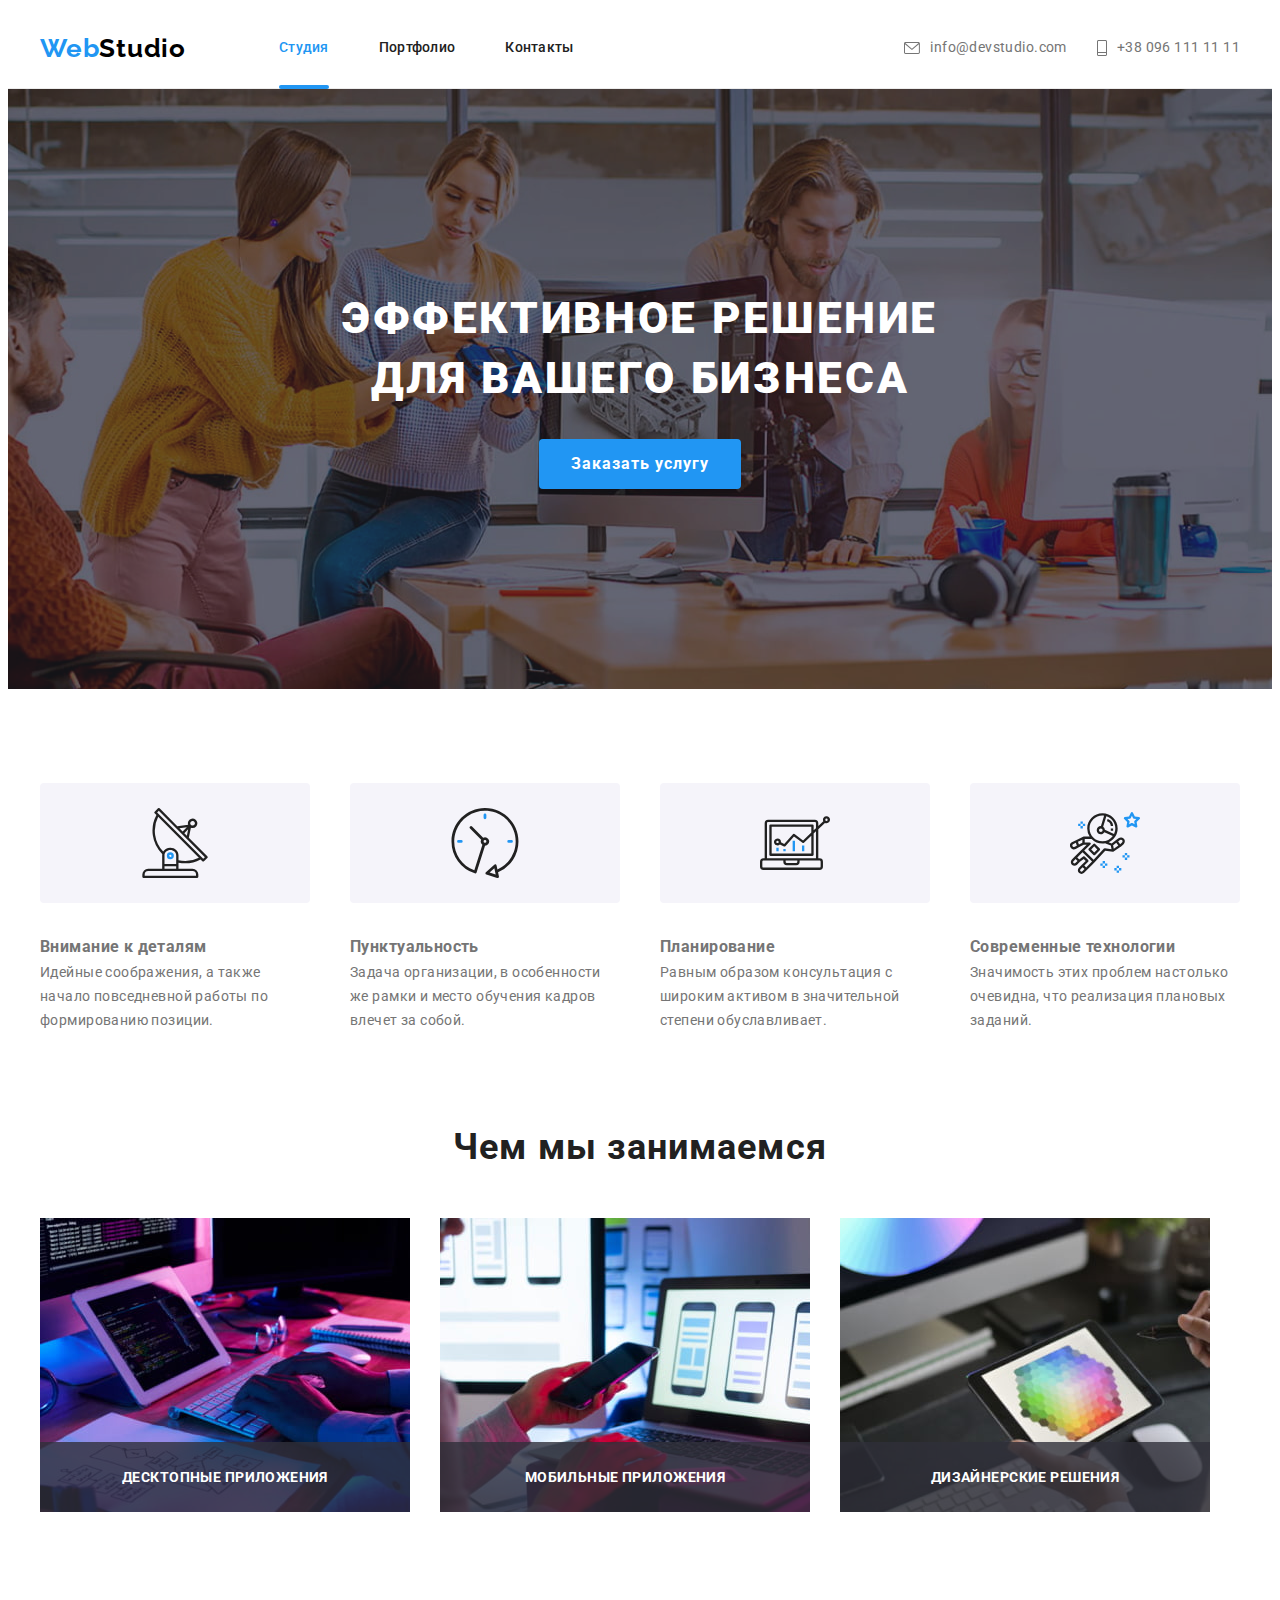
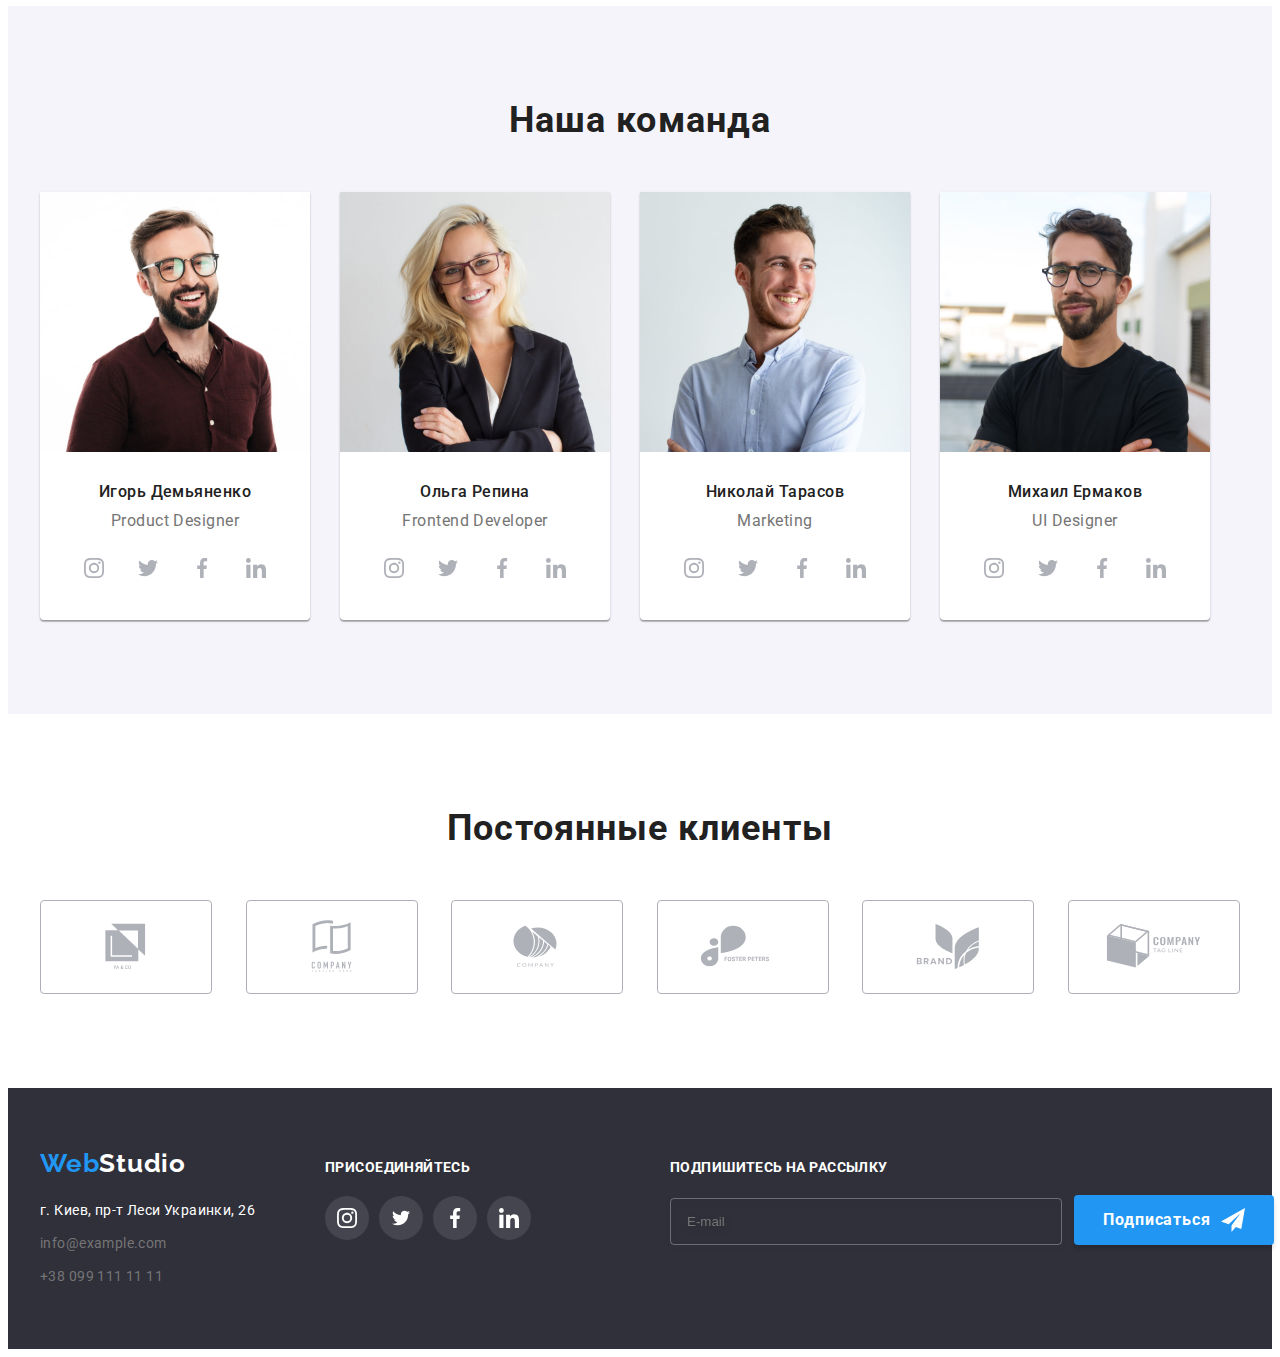
==== commit c088ebb5: "Виконав ДЗ№7" ====
--- a/index.html
+++ b/index.html
@@ -20,7 +20,7 @@
       crossorigin="anonymous"
       referrerpolicy="no-referrer"
     />
-    <link rel="stylesheet" href="./css/styles.css" />
+    <link rel="stylesheet" href="./css/main.min.css">
   </head>
 
   <body>
@@ -613,9 +613,9 @@
           <div class="join-section">
           <h4 class="join">Присоединяйтесь</h4>
           <ul class="social link">
-            <li class="social-item">
-              <a
-                class="social-link"
+            <li class="social__item">
+              <a
+                class="footer-social-link"
                 href=""
                 target="_blank"
                 rel="noopener noreferrer"
@@ -626,9 +626,9 @@
                 </svg>
               </a>
             </li>
-            <li class="social-item">
-              <a
-                class="social-link"
+            <li class="social__item">
+              <a
+                class="footer-social-link"
                 href=""
                 target="_blank"
                 rel="noopener noreferrer"
@@ -638,9 +638,9 @@
                 </svg>
               </a>
             </li>
-            <li class="social-item">
-              <a
-                class="social-link"
+            <li class="social__item">
+              <a
+                class="footer-social-link"
                 href=""
                 target="_blank"
                 rel="noopener noreferrer"
@@ -650,9 +650,9 @@
                 </svg>
               </a>
             </li>
-            <li class="social-item">
-              <a
-                class="social-link"
+            <li class="social__item">
+              <a
+                class="footer-social-link"
                 href=""
                 target="_blank"
                 rel="noopener noreferrer"
--- a/css/main.min.css
+++ b/css/main.min.css
@@ -0,0 +1,2 @@
+:root{--main-font: "Roboto", sans-serif;--secondary-font: "Raleway", sans-serif;--main-cl-txt: #757575;--list-cl-txt: #212121;--logo-cl-heder: #000000;--logo-cl-footer: #ffffff;--btn-cl-txt: #ffffff;--background-cl-dark: #2f303a;--background-cl-grey: #f5f4fa;--background-cl-white: #ffffff;--btn-cl-accent: #2196f3;--btn-background-cl: #f5f4fa;--hero-btn-cl: #2196f3;--hero-btn-accent: #188ce8;--background-cl-card: rgba(47, 48, 58, 0.8);--social-icon-cl: #ffffff;--icon-background-cl: rgba(255, 255, 255, 0.1);--pritate-social-icon-cl: #afb1b8;--fast-animation: 250ms}.visually-hidden{position:absolute;width:1px;height:1px;margin:-1px;border:0;padding:0;white-space:nowrap;-webkit-clip-path:inset(100%);clip-path:inset(100%);clip:rect(0 0 0 0);overflow:hidden}html{scroll-behavior:smooth}body{font-family:var(--main-font);font-size:14px;line-height:1.71;letter-spacing:0.03em;list-style-type:none;color:var(--main-cl-txt)}.section{padding-bottom:94px;padding-top:94px}.section__title{font-weight:700;font-size:36px;line-height:1.16;text-align:center;letter-spacing:0.03em;color:var(--list-cl-txt);margin-bottom:50px}.container{width:1200px;padding-left:15px;padding-right:15px;margin-left:auto;margin-right:auto}h1,h2,h3,h4,h5,h6,p{margin:0}img{display:block;max-width:100%;height:auto}ol,ul{list-style:none;margin:0;padding:0}.link{text-decoration:none}.portfolio-btn{font-family:var(--main-font);font-weight:500;font-size:16px;line-height:1.62;text-align:center;letter-spacing:0.03em;background:var(--btn-background-cl);border-radius:4px;color:var(--list-cl-txt);cursor:pointer;border:none;padding:6px 22px;-webkit-transition-property:background-color, color, -webkit-box-shadow;transition-property:background-color, color, -webkit-box-shadow;transition-property:background-color, color, box-shadow;transition-property:background-color, color, box-shadow, -webkit-box-shadow;-webkit-transition-duration:var(--fast-animation);transition-duration:var(--fast-animation);-webkit-transition-timing-function:cubic-bezier(0.4, 0, 0.2, 1);transition-timing-function:cubic-bezier(0.4, 0, 0.2, 1)}.portfolio-btn:hover,.portfolio-btn:focus{background-color:var(--btn-cl-accent);color:var(--btn-cl-txt);-webkit-box-shadow:0px 3px 1px rgba(0,0,0,0.1),0px 1px 2px rgba(0,0,0,0.08),0px 2px 2px rgba(0,0,0,0.12);box-shadow:0px 3px 1px rgba(0,0,0,0.1),0px 1px 2px rgba(0,0,0,0.08),0px 2px 2px rgba(0,0,0,0.12)}.hero-btn,.modal-btn{padding:10px 32px;font-family:var(--main-font);font-weight:700;font-size:16px;line-height:1.88;-webkit-box-align:center;-ms-flex-align:center;align-items:center;text-align:center;letter-spacing:0.06em;cursor:pointer;border:none;border-radius:4px;color:var(--btn-cl-txt);background-color:var(--hero-btn-cl);-webkit-box-shadow:0px 4px 4px rgba(0,0,0,0.15);box-shadow:0px 4px 4px rgba(0,0,0,0.15);-webkit-transition-property:background-color, -webkit-box-shadow;transition-property:background-color, -webkit-box-shadow;transition-property:background-color, box-shadow;transition-property:background-color, box-shadow, -webkit-box-shadow;-webkit-transition-duration:var(--fast-animation);transition-duration:var(--fast-animation);-webkit-transition-timing-function:cubic-bezier(0.4, 0, 0.2, 1);transition-timing-function:cubic-bezier(0.4, 0, 0.2, 1)}.hero-btn:hover,.hero-btn:focus,.modal-btn:hover,.modal-btn:focus{background-color:var(--btn-cl-accent);color:var(--btn-cl-txt);-webkit-filter:drop-shadow(0px 4px 4px rgba(0,0,0,0.25));filter:drop-shadow(0px 4px 4px rgba(0,0,0,0.25))}.close-btn{position:absolute;top:8px;right:8px;width:30px;height:30px;background-color:#ffffff;border:1px solid rgba(0,0,0,0.1);border-radius:50%;cursor:pointer;display:-webkit-box;display:-ms-flexbox;display:flex;-webkit-box-pack:center;-ms-flex-pack:center;justify-content:center;-webkit-box-align:center;-ms-flex-align:center;align-items:center;padding:0}.close-btn:hover>.close-icon,.close-btn:focus>.close-icon{fill:var(--btn-cl-accent)}.modal-btn{width:200px;height:50px;margin-left:auto;margin-right:auto}.footer-btn{display:-webkit-box;display:-ms-flexbox;display:flex;-webkit-box-align:center;-ms-flex-align:center;align-items:center;-webkit-box-pack:center;-ms-flex-pack:center;justify-content:center;width:200px;height:50px;padding:10px auto;font-family:var(--main-font);font-weight:700;font-size:16px;line-height:1.88;align-items:center;text-align:center;letter-spacing:0.06em;cursor:pointer;border:none;border-radius:4px;color:var(--btn-cl-txt);background-color:var(--hero-btn-cl);-webkit-box-shadow:0px 4px 4px rgba(0,0,0,0.15);box-shadow:0px 4px 4px rgba(0,0,0,0.15);-webkit-transition-property:background-color, -webkit-box-shadow;transition-property:background-color, -webkit-box-shadow;transition-property:background-color, box-shadow;transition-property:background-color, box-shadow, -webkit-box-shadow;-webkit-transition-duration:var(--fast-animation);transition-duration:var(--fast-animation);-webkit-transition-timing-function:cubic-bezier(0.4, 0, 0.2, 1);transition-timing-function:cubic-bezier(0.4, 0, 0.2, 1)}.footer-btn:hover,.footer-btn:focus{background-color:var(--btn-cl-accent);color:var(--btn-cl-txt);-webkit-filter:drop-shadow(0px 4px 4px rgba(0,0,0,0.25));filter:drop-shadow(0px 4px 4px rgba(0,0,0,0.25))}.send-footer-icon{margin-left:10px}.social__link{fill:var(--pritate-social-icon-cl);background:var(--background-cl-white);width:44px;height:44px;border-radius:50%;display:-webkit-box;display:-ms-flexbox;display:flex;-webkit-box-align:center;-ms-flex-align:center;align-items:center;-webkit-box-pack:center;-ms-flex-pack:center;justify-content:center;-webkit-transition-property:background-color, fill;transition-property:background-color, fill;-webkit-transition-duration:var(--fast-animation);transition-duration:var(--fast-animation);-webkit-transition-timing-function:cubic-bezier(0.4, 0, 0.2, 1);transition-timing-function:cubic-bezier(0.4, 0, 0.2, 1)}.social__link:hover,.social__link:focus{fill:var(--social-icon-cl);background-color:var(--btn-cl-accent);width:44px;height:44px;border-radius:50%;display:-webkit-box;display:-ms-flexbox;display:flex;-webkit-box-align:center;-ms-flex-align:center;align-items:center;-webkit-box-pack:center;-ms-flex-pack:center;justify-content:center}.social{display:-webkit-box;display:-ms-flexbox;display:flex;-webkit-box-align:center;-ms-flex-align:center;align-items:center;-webkit-box-pack:center;-ms-flex-pack:center;justify-content:center}.social__item:not(:last-child){margin-right:10px}.footer-social-link{display:-webkit-box;display:-ms-flexbox;display:flex;width:44px;height:44px;fill:var(--social-icon-cl);background:var(--icon-background-cl);border-radius:50%;-webkit-box-align:center;-ms-flex-align:center;align-items:center;-webkit-box-pack:center;-ms-flex-pack:center;justify-content:center;-webkit-transition-property:background-color;transition-property:background-color;-webkit-transition-duration:var(--fast-animation);transition-duration:var(--fast-animation);-webkit-transition-timing-function:cubic-bezier(0.4, 0, 0.2, 1);transition-timing-function:cubic-bezier(0.4, 0, 0.2, 1)}.footer-social-link:hover,.footer-social-link:focus{background-color:var(--btn-cl-accent)}.logo-header{margin-right:93px;font-family:var(--secondary-font);font-weight:700;font-size:26px;line-height:1.19;letter-spacing:0.03em;color:var(--btn-cl-accent)}.logo-black{color:var(--logo-cl-heder)}.footer__logo{font-family:var(--secondary-font);font-weight:700;font-size:26px;line-height:1.19;letter-spacing:0.03em;color:var(--btn-cl-accent);margin-bottom:20px;display:block}.footer__logo-white{color:var(--logo-cl-footer)}.backdrop{z-index:1;position:fixed;top:0;left:0;width:100%;height:100%;background-color:rgba(0,0,0,0.2);-webkit-transition:visibility var(--fast-animation),opacity var(--fast-animation);transition:visibility var(--fast-animation),opacity var(--fast-animation)}.backdrop.is-hidden{opacity:0;visibility:hidden;pointer-events:none}.backdrop.is-hidden .modal-wrapper{-webkit-transform:translate(-50%, -50%) scale(0.4);transform:translate(-50%, -50%) scale(0.4);opacity:0}.backdrop .modal-wrapper{-webkit-transform:translate(-50%, -50%) scale(1);transform:translate(-50%, -50%) scale(1);opacity:1}.modal-wrapper{position:absolute;top:50%;left:50%;-webkit-transform:translate(-50%, -50%);transform:translate(-50%, -50%);padding:40px;width:528px;background-color:var(--background-cl-white);-webkit-box-shadow:0px 1px 3px rgba(0,0,0,0.12),0px 1px 1px rgba(0,0,0,0.14),0px 2px 1px rgba(0,0,0,0.2);box-shadow:0px 1px 3px rgba(0,0,0,0.12),0px 1px 1px rgba(0,0,0,0.14),0px 2px 1px rgba(0,0,0,0.2);border-radius:4px;-webkit-transition:visibility var(--fast-animation),opacity var(--fast-animation),-webkit-transform var(--fast-animation);transition:visibility var(--fast-animation),opacity var(--fast-animation),-webkit-transform var(--fast-animation);transition:visibility var(--fast-animation),transform var(--fast-animation),opacity var(--fast-animation);transition:visibility var(--fast-animation),transform var(--fast-animation),opacity var(--fast-animation),-webkit-transform var(--fast-animation)}.close-icon{fill:var(--logo-cl-heder);-webkit-transition-property:fill;transition-property:fill;-webkit-transition-duration:var(--fast-animation);transition-duration:var(--fast-animation);-webkit-transition-timing-function:cubic-bezier(0.4, 0, 0.2, 1);transition-timing-function:cubic-bezier(0.4, 0, 0.2, 1)}.form-title{display:block;font-weight:700;font-size:20px;line-height:23px;text-align:center;letter-spacing:0.03em;color:var(--list-cl-txt);margin-bottom:12px}.modal-form{display:-webkit-box;display:-ms-flexbox;display:flex;-webkit-box-orient:vertical;-webkit-box-direction:normal;-ms-flex-direction:column;flex-direction:column;max-width:448px;margin-left:auto;margin-right:auto}.form-modal-group{position:relative;margin-bottom:10px}.form-label{display:block;font-size:12px;line-height:1.16;letter-spacing:0.01em;margin-bottom:4px}.form-input-group{position:relative}.form-modal-input{padding:12px 42px;-webkit-transition-property:border;transition-property:border;-webkit-transition-duration:var(--fast-animation);transition-duration:var(--fast-animation);-webkit-transition-timing-function:cubic-bezier(0.4, 0, 0.2, 1);transition-timing-function:cubic-bezier(0.4, 0, 0.2, 1);width:100%;border:1px solid rgba(33,33,33,0.2);border-radius:4px;outline:transparent}.form-modal-input:hover,.form-modal-input:focus{border:1px solid var(--btn-cl-accent)}.form-modal-input+.form-icon:hover,.form-modal-input+.form-icon:focus{border:1px solid var(--btn-cl-accent)}.form-modal-input:hover+.form-icon,.form-modal-input:focus+.form-icon{fill:var(--btn-cl-accent)}.form-icon{position:absolute;left:12px;top:50%;-webkit-transform:translateY(-50%);transform:translateY(-50%);-webkit-transition-property:fill;transition-property:fill;-webkit-transition-duration:var(--fast-animation);transition-duration:var(--fast-animation);-webkit-transition-timing-function:cubic-bezier(0.4, 0, 0.2, 1);transition-timing-function:cubic-bezier(0.4, 0, 0.2, 1);pointer-events:none}.form-message-group{margin-bottom:20px}.form-message{display:block;height:138px;padding:12px 16px;resize:none;-webkit-transition-property:border;transition-property:border;-webkit-transition-duration:var(--fast-animation);transition-duration:var(--fast-animation);-webkit-transition-timing-function:cubic-bezier(0.4, 0, 0.2, 1);transition-timing-function:cubic-bezier(0.4, 0, 0.2, 1);width:100%;border:1px solid rgba(33,33,33,0.2);border-radius:4px;outline:transparent}.form-message:hover,.form-message:focus{border:1px solid var(--btn-cl-accent)}.form-checkbox{display:-webkit-box;display:-ms-flexbox;display:flex;-webkit-box-pack:center;-ms-flex-pack:center;justify-content:center;-webkit-box-align:center;-ms-flex-align:center;align-items:center;margin-bottom:30px;cursor:pointer}.custom-check{display:-webkit-box;display:-ms-flexbox;display:flex;-webkit-box-align:center;-ms-flex-align:center;align-items:center;-webkit-box-pack:center;-ms-flex-pack:center;justify-content:center;margin-right:7px;width:16px;height:15px;outline:2px solid var(--list-cl-txt);outline-offset:-2px;border-radius:4px;-webkit-transition:background-color var(--fast-animation);transition:background-color var(--fast-animation);background-size:contain;background-origin:border-box}.form-modal-checkbox:checked+.custom-check .custom-check-icon{opacity:1}.custom-check-icon{opacity:0;-webkit-transition:opacity var(--fast-animation);transition:opacity var(--fast-animation)}.form-modal-checkbox:checked+.custom-check{background-color:var(--btn-cl-accent);outline:2px solid var(--btn-cl-accent);outline-offset:-2px;border-radius:4px;background-size:contain;background-origin:border-box}.checkbox-link{color:var(--btn-cl-accent);text-decoration:none;border-bottom:1px solid var(--btn-cl-accent)}.footer-form-container{margin-left:auto;margin-right:0}.footer-form{display:-webkit-box;display:-ms-flexbox;display:flex;width:570px}.footer-email{padding:15px 16px;border:1px solid rgba(255,255,255,0.3);-webkit-filter:drop-shadow(0px 4px 4px rgba(0,0,0,0.15));filter:drop-shadow(0px 4px 4px rgba(0,0,0,0.15));border-radius:4px;background-color:transparent;-webkit-transition-property:border;transition-property:border;-webkit-transition-duration:var(--fast-animation);transition-duration:var(--fast-animation);-webkit-transition-timing-function:cubic-bezier(0.4, 0, 0.2, 1);transition-timing-function:cubic-bezier(0.4, 0, 0.2, 1);width:358px;outline:transparent}.footer-email:hover,.footer-email:focus{border-color:var(--btn-cl-accent)}.footer-mail-group{display:-webkit-box;display:-ms-flexbox;display:flex;-webkit-box-orient:vertical;-webkit-box-direction:normal;-ms-flex-direction:column;flex-direction:column;-webkit-box-pack:end;-ms-flex-pack:end;justify-content:flex-end;margin-right:12px}.footer-mail-btn{display:-webkit-box;display:-ms-flexbox;display:flex;-webkit-box-orient:vertical;-webkit-box-direction:normal;-ms-flex-direction:column;flex-direction:column;-webkit-box-pack:end;-ms-flex-pack:end;justify-content:flex-end}.footer-form-title{font-weight:700;font-size:14px;line-height:1.42;letter-spacing:0.03em;text-transform:uppercase;color:var(--btn-cl-txt);margin-bottom:20px}.header-contacts{display:-webkit-box;display:-ms-flexbox;display:flex;margin-left:auto}.header-phone,.header-mail{font-family:var(--main-font);font-size:14px;line-height:1.14;font-style:normal;letter-spacing:0.03em;color:currentColor;padding-top:32px;padding-bottom:32px;display:-webkit-box;display:-ms-flexbox;display:flex;-webkit-box-align:center;-ms-flex-align:center;align-items:center;-webkit-transition-property:color;transition-property:color;-webkit-transition-duration:var(--fast-animation);transition-duration:var(--fast-animation);-webkit-transition-timing-function:cubic-bezier(0.4, 0, 0.2, 1);transition-timing-function:cubic-bezier(0.4, 0, 0.2, 1)}.header-mail:hover,:focus{color:var(--btn-cl-accent)}.header-phone:hover,:focus{color:var(--btn-cl-accent)}.footer-contacts{font-family:var(--main-font);font-size:14px;line-height:1.71;font-style:normal;letter-spacing:0.03em;color:currentColor;margin-bottom:9px}.footer-contacts:last-child{margin-bottom:0}.logo-header{margin-right:93px;font-family:var(--secondary-font);font-weight:700;font-size:26px;line-height:1.19;letter-spacing:0.03em;color:var(--btn-cl-accent)}.logo-black{color:var(--logo-cl-heder)}.footer__logo{font-family:var(--secondary-font);font-weight:700;font-size:26px;line-height:1.19;letter-spacing:0.03em;color:var(--btn-cl-accent);margin-bottom:20px;display:block}.footer__logo-white{color:var(--logo-cl-footer)}.header{border-bottom:1px solid #ececec}.header-link{color:var(--list-cl-txt);font-family:var(--main-font);font-weight:500;font-size:14px;line-height:1.14;letter-spacing:0.02em;display:block;padding-top:32px;padding-bottom:32px;position:relative;-webkit-transition-property:color;transition-property:color;-webkit-transition-duration:var(--fast-animation);transition-duration:var(--fast-animation);-webkit-transition-timing-function:cubic-bezier(0.4, 0, 0.2, 1);transition-timing-function:cubic-bezier(0.4, 0, 0.2, 1)}.header-link:hover,.header-link:focus{color:var(--btn-cl-accent)}.header-link.current::after{content:" ";position:absolute;width:100%;height:4px;border-radius:2px;background-color:var(--btn-cl-accent);bottom:-1px;left:0}.header-navigation:not(:last-child){margin-right:50px}.current{color:var(--btn-cl-accent)}.header-list{display:-webkit-box;display:-ms-flexbox;display:flex}.contacts-list:not(:last-child){margin-right:30px}.heder-container{display:-webkit-box;display:-ms-flexbox;display:flex;-webkit-box-align:center;-ms-flex-align:center;align-items:center}.header-icon{fill:currentColor;margin-right:10px}.hero{background-image:url(../images/background-images/background-hero-blackout.png),url(../images/background-images/background-hero.jpg);max-width:1600px;background-color:var(--background-cl-dark);padding-top:200px;padding-bottom:200px;margin-left:auto;margin-right:auto;background-size:auto;background-position:center;background-repeat:no-repeat}.hero .container{display:-webkit-box;display:-ms-flexbox;display:flex;-webkit-box-orient:vertical;-webkit-box-direction:normal;-ms-flex-direction:column;flex-direction:column;-webkit-box-align:center;-ms-flex-align:center;align-items:center;-webkit-box-pack:center;-ms-flex-pack:center;justify-content:center}.hero-title{font-weight:900;font-size:44px;line-height:1.36;text-align:center;letter-spacing:0.06em;text-transform:uppercase;color:#ffffff;margin-bottom:30px}.features__list{display:-webkit-box;display:-ms-flexbox;display:flex;-webkit-box-pack:justify;-ms-flex-pack:justify;justify-content:space-between}.features__icon-holder{width:270px;height:120px;background-color:var(--background-cl-grey);border-radius:4px;margin-bottom:30px;display:-webkit-box;display:-ms-flexbox;display:flex;-webkit-box-pack:center;-ms-flex-pack:center;justify-content:center;-webkit-box-align:center;-ms-flex-align:center;align-items:center}.features__text{width:270px}.features__text:not(:last-child){margin-right:30px}.our-work__section{padding-top:0}.our-work__list{display:-webkit-box;display:-ms-flexbox;display:flex}.our-work__item{position:relative;margin-right:30px}.our-work__item:last-child{margin-right:0}.our-work__item::before{position:absolute;bottom:0;right:0;content:" ";display:block;width:100%;height:70px;background-color:var(--background-cl-card)}.our-work__txt{position:absolute;bottom:0;left:0;right:0;margin:0;padding-top:27px;padding-bottom:27px;font-weight:700;font-size:14px;line-height:1.143;text-align:center;text-transform:uppercase;color:var(--btn-cl-txt)}.team__card{display:-webkit-box;display:-ms-flexbox;display:flex}.team__item{margin-right:30px;background:#ffffff;-webkit-box-shadow:0px 1px 3px rgba(0,0,0,0.12),0px 1px 1px rgba(0,0,0,0.14),0px 2px 1px rgba(0,0,0,0.2);box-shadow:0px 1px 3px rgba(0,0,0,0.12),0px 1px 1px rgba(0,0,0,0.14),0px 2px 1px rgba(0,0,0,0.2);border-radius:0px 0px 4px 4px}.team__item:last-child{margin-right:0}.team__inner{padding-top:30px;padding-bottom:30px}.team__name{font-weight:500;font-size:16px;line-height:1.19;letter-spacing:0.03em;color:var(--list-cl-txt);text-align:center;margin-bottom:10px}.team__speciality{font-size:16px;line-height:1.19;text-align:center;letter-spacing:0.03em;margin-bottom:16px}.team{background-color:var(--background-cl-grey)}.clients__list{display:-webkit-box;display:-ms-flexbox;display:flex;-webkit-box-pack:justify;-ms-flex-pack:justify;justify-content:space-between}.clients__item{display:-webkit-box;display:-ms-flexbox;display:flex;-webkit-box-align:center;-ms-flex-align:center;align-items:center;-webkit-box-pack:center;-ms-flex-pack:center;justify-content:center;width:170px;height:92px;border:1px solid var(--pritate-social-icon-cl);border-radius:4px}.clients__item:hover{border:1px solid var(--btn-cl-accent)}.clients__item:focus{border:1px solid var(--btn-cl-accent)}.clients__link{fill:var(--pritate-social-icon-cl);width:100%;height:100%;display:-webkit-box;display:-ms-flexbox;display:flex;-webkit-box-align:center;-ms-flex-align:center;align-items:center;-webkit-box-pack:center;-ms-flex-pack:center;justify-content:center;-webkit-transition-property:fill;transition-property:fill;-webkit-transition-duration:var(--fast-animation);transition-duration:var(--fast-animation);-webkit-transition-timing-function:cubic-bezier(0.4, 0, 0.2, 1);transition-timing-function:cubic-bezier(0.4, 0, 0.2, 1)}.clients__link:hover{fill:var(--btn-cl-accent)}.clients__link:focus{fill:var(--btn-cl-accent)}.footer{background-color:var(--background-cl-dark);padding-top:60px;padding-bottom:60px}.footer__container{display:-webkit-box;display:-ms-flexbox;display:flex;-webkit-box-align:baseline;-ms-flex-align:baseline;align-items:baseline}.address{font-family:var(--main-font);font-size:14px;line-height:1.71;font-style:normal;letter-spacing:0.03em;color:#ffffff;margin-bottom:9px}.address-list{margin-bottom:9px}.address-list:last-child{margin-bottom:0}.footer__left-side{margin-right:70px}.join{font-weight:700;font-size:14px;line-height:1.14;letter-spacing:0.03em;text-transform:uppercase;color:var(--logo-cl-footer);margin-bottom:20px}.site-nav{margin-bottom:50px}.portfolio .site-nav{display:-webkit-box;display:-ms-flexbox;display:flex;-webkit-box-align:center;-ms-flex-align:center;align-items:center;-webkit-box-pack:center;-ms-flex-pack:center;justify-content:center}.portfolio .portfolio-item{margin-right:8px}.portfolio .portfolio-item:last-child{margin-right:0}.portflio-card{display:-webkit-box;display:-ms-flexbox;display:flex;-ms-flex-wrap:wrap;flex-wrap:wrap;gap:30px}.portfolio-list{-ms-flex-preferred-size:370px;flex-basis:370px}.portfolio-link{display:block;-webkit-transition-property:-webkit-box-shadow;transition-property:-webkit-box-shadow;transition-property:box-shadow;transition-property:box-shadow, -webkit-box-shadow;-webkit-transition-duration:var(--fast-animation);transition-duration:var(--fast-animation);-webkit-transition-timing-function:cubic-bezier(0.4, 0, 0.2, 1);transition-timing-function:cubic-bezier(0.4, 0, 0.2, 1)}.portfolio-link:hover,.portfolio-link:focus{-webkit-box-shadow:0px 1px 1px rgba(0,0,0,0.12),0px 4px 4px rgba(0,0,0,0.06),1px 4px 6px rgba(0,0,0,0.16);box-shadow:0px 1px 1px rgba(0,0,0,0.12),0px 4px 4px rgba(0,0,0,0.06),1px 4px 6px rgba(0,0,0,0.16)}.galerry-card-thumb{overflow:hidden;position:relative}.portflio-card-description{position:absolute;top:0;left:0;width:100%;height:100%;padding:63px 24px;background-color:rgba(33,150,243,0.9);-webkit-transform:translateY(100%);transform:translateY(100%);-webkit-transition:-webkit-transform 250ms cubic-bezier(0.4, 0, 0.2, 1);transition:-webkit-transform 250ms cubic-bezier(0.4, 0, 0.2, 1);transition:transform 250ms cubic-bezier(0.4, 0, 0.2, 1);transition:transform 250ms cubic-bezier(0.4, 0, 0.2, 1), -webkit-transform 250ms cubic-bezier(0.4, 0, 0.2, 1)}.portfolio-link:hover .portflio-card-description,.portfolio-link:focus .portflio-card-description{-webkit-transform:translateY(0);transform:translateY(0)}.portflio-card-txt{font-size:18px;line-height:1.56;letter-spacing:0.03em;color:var(--background-cl-white)}.info{border-right:1px solid #eeeeee;border-bottom:1px solid #eeeeee;border-left:1px solid #eeeeee;padding:20px 24px;padding-left:24px}.name-title{font-weight:700;font-size:18px;line-height:2;letter-spacing:0.06em;color:var(--list-cl-txt);margin-bottom:4px}.portfolio-text{padding-bottom:20px;font-weight:400;font-size:16px;line-height:1.9;color:var(--main-cl-txt)}
+/*# sourceMappingURL=main.min.css.map */